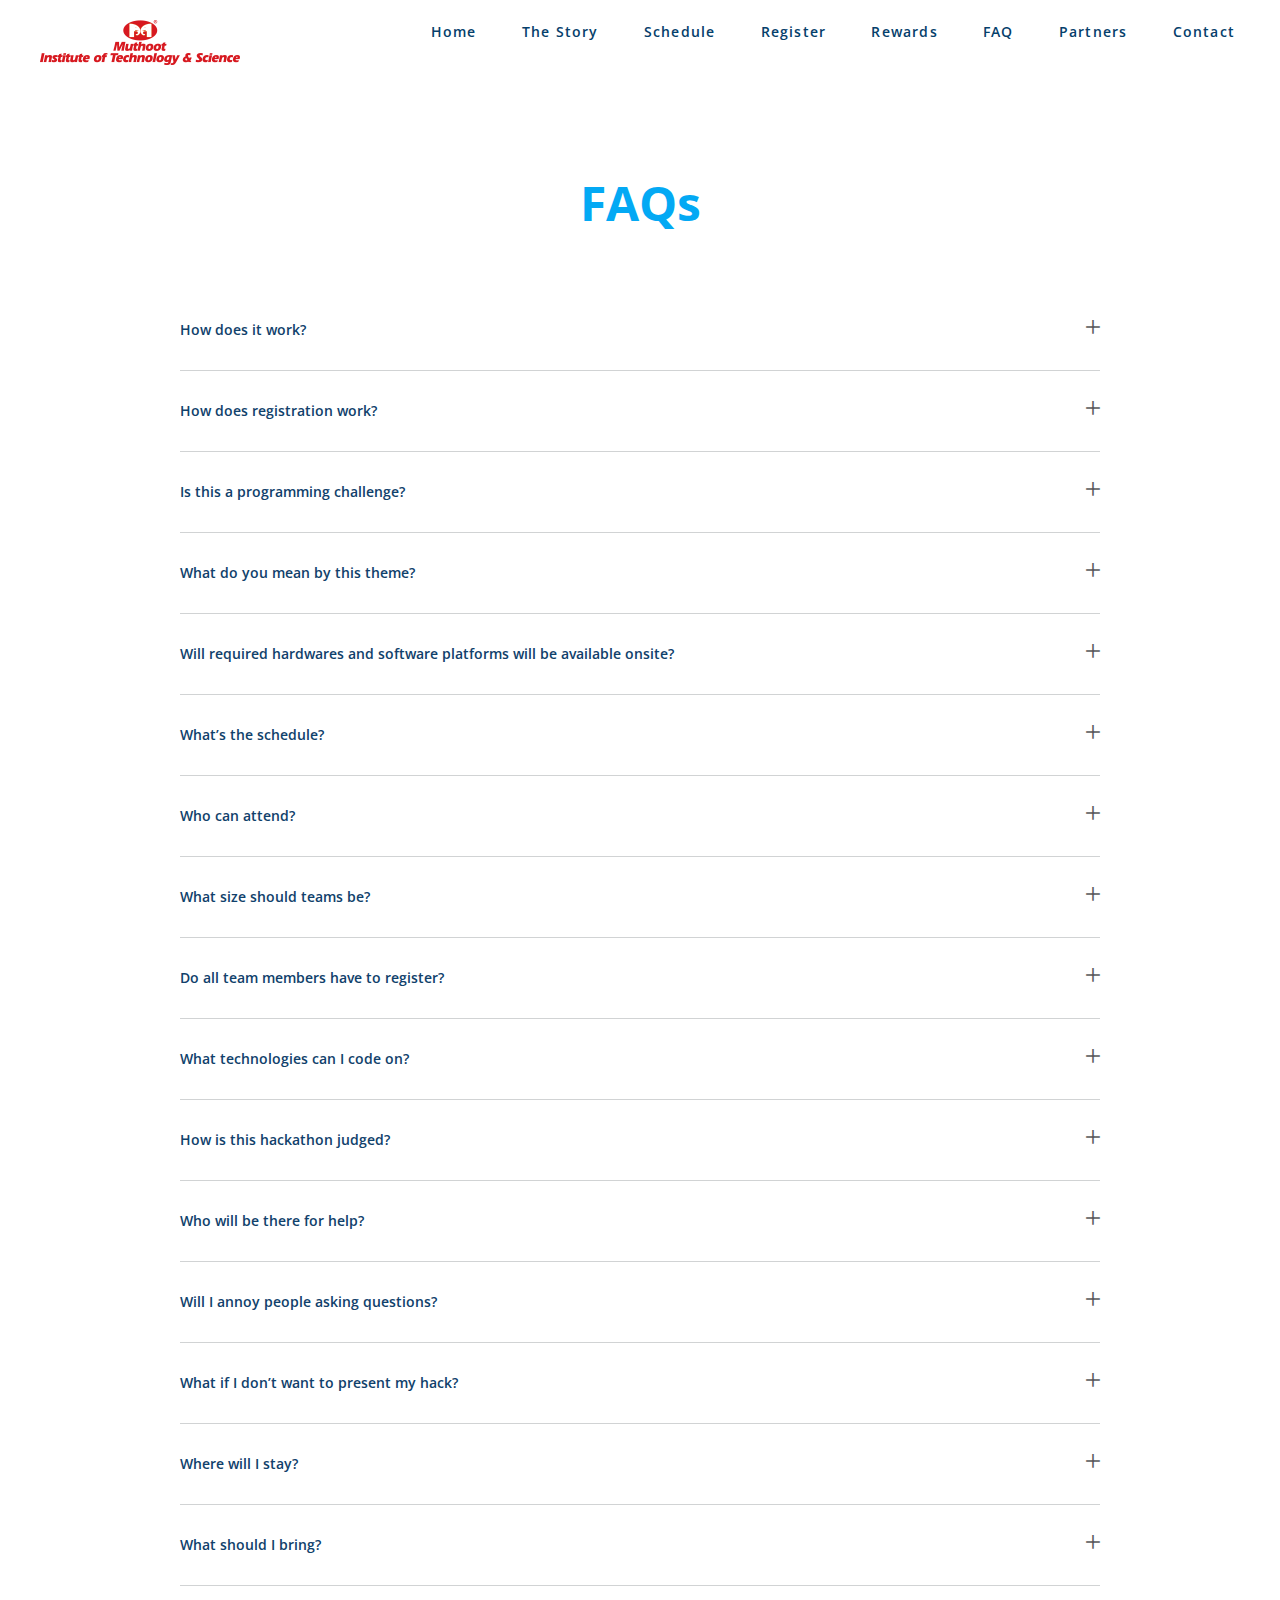
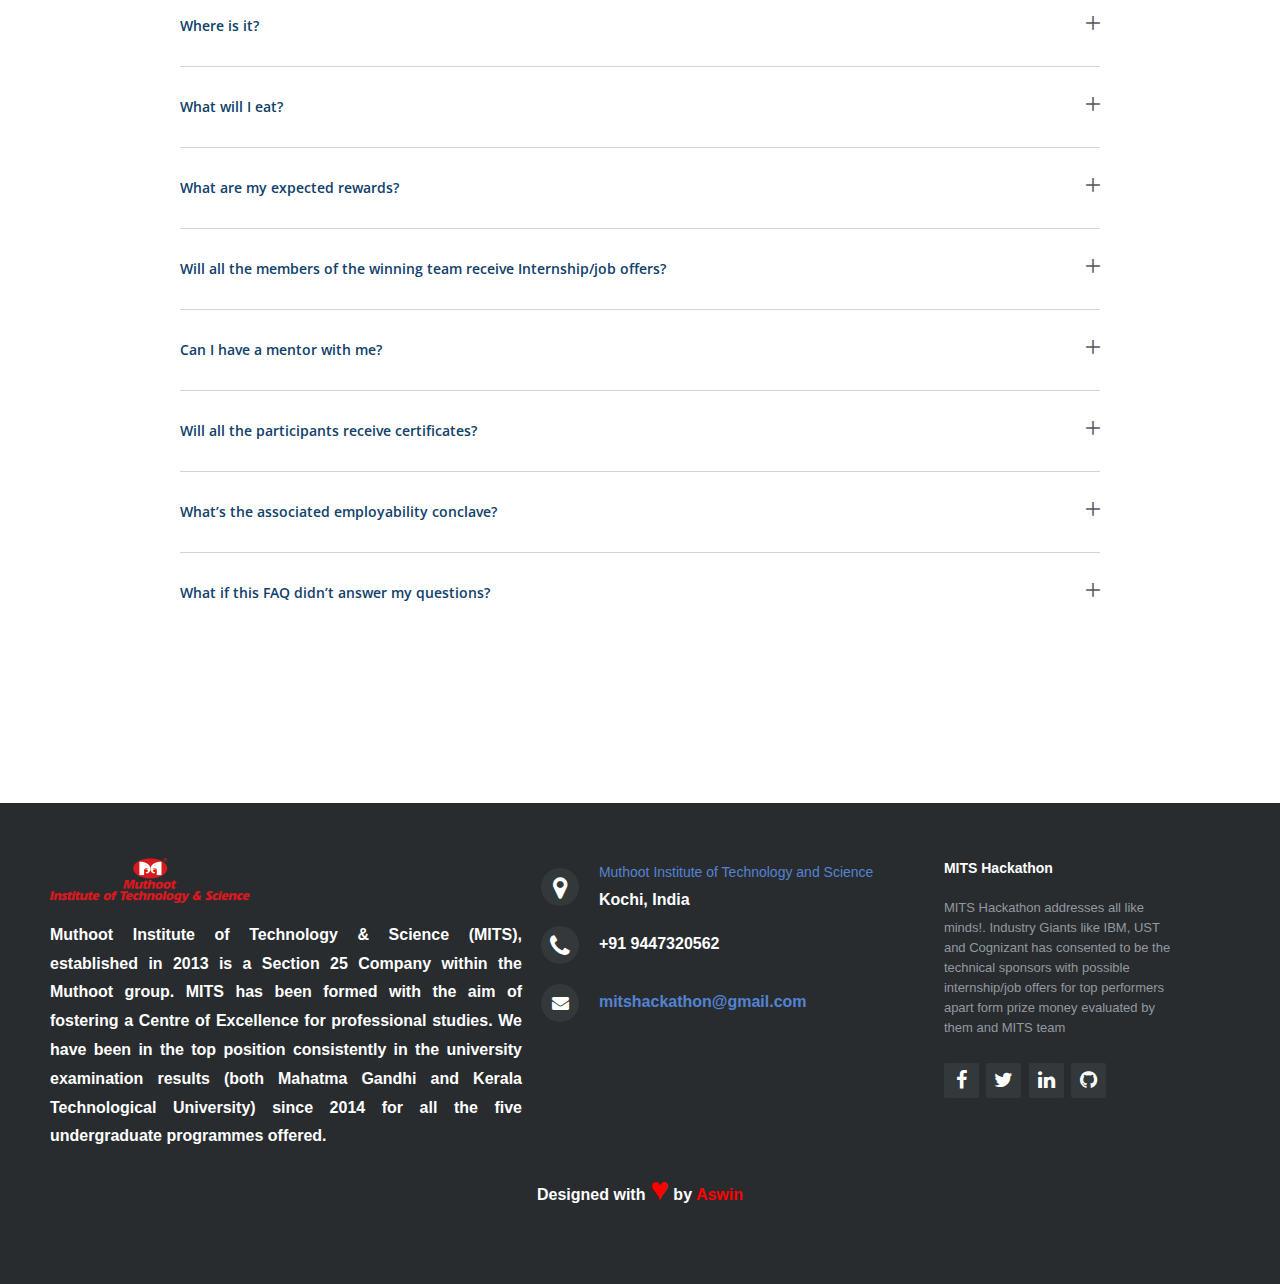
==== faq.html @ f40d78c5 "front_faq" ====
<!DOCTYPE HTML>
<html>
	
<head>
		<title>MITS HACKATHON</title>
		<meta charset="utf-8" />
		<meta name="viewport" content="width=device-width, initial-scale=1" />
		<link rel="shortcut icon" href="favicon.ico" type="image/x-icon">
		<link href="https://fonts.googleapis.com/css?family=Open+Sans:400,600,700,800" rel="stylesheet">
		<link rel="stylesheet" href="css/bootstrap.min.css" />
		<link rel="stylesheet" href="css/icomoon.css" />
		<link rel="stylesheet" href="css/slick.css" />
		<link rel="stylesheet" href="css/custom.css" />
		<link rel="stylesheet" href="css/responsive.css" />
		<!--- new css -->
		<link rel="stylesheet" href="css/footer.css">
		<link rel="stylesheet" href="https://cdnjs.cloudflare.com/ajax/libs/font-awesome/4.7.0/css/font-awesome.min.css"
		
	</head>
	<body id="banner">
  
		<div class="header">
			<div class="container-fluid">
			
				<div class="row">
					<div class="col-xs-3 col-sm-3">
						<a href="http://live.muthnet.com/mits" target="_blank" class="site-logo">MITS HACKATHON</a>
					</div><!-- .col -->
					<div class="col-xs-9 col-sm-9 menu-wrapper">
						<a href="#" id="trigger-overlay" class="hamburger">
							<span></span>
							<span></span>
							<span></span>
							<span></span>
							<span></span>
							<span></span>
					    </a>
						<ul class="main-nav list-inline list-unstyled">
							<li><a href="index.html#about">Home</a></li>
							<li><a href="story.html">The Story</a></li>
							<li><a href="index.html#schedule">Schedule</a></li>
						    <li><a href="https://docs.google.com/forms/d/12H34tUZz7HWKGcUfFgvF447LX0npbGs9qM3pLm3HBgQ/edit">Register</a></li>
							<li><a href="index.html#prizes">Rewards</a></li>
						<!--	<li><a href="terms.html">Terms</a></li> -->
							<li><a href="faq.html">FAQ</a></li>
							<li><a href="index.html#partners">Partners</a></li>
							<li><a href="index.html#contact">Contact</a></li>
						</ul>
					</div><!-- .col -->
				</div><!-- .row -->
			</div><!-- .container-fluid -->
		</div><!-- .header -->
		
	</div><!-- .banner -->
        

  	<div class="padded-section faq" id="faq">
		<div class="container-fluid">
			<h2>FAQs</h2>
			<ul class="accordion-list list-unstyled">
				<li>
					<div class="acc-head">
					How does it work?
						<i class="icon-acc"></i>
					</div>
					<div class="acc-body">
						The grand challenges of the world  will be made available to the registered mail IDs at least 2 days before the competition. Each team can select one or more challenges and start ideation.
						On 16th Friday afternoon they will be presenting their ideas and proposed solutions to an expert panel containing stalwarts from industry and academia. 
						Once they get the green signal from the panel they can start working on the solution through software/hardware implementations.
					</div>
				</li>
				<li>
					<div class="acc-head">
						How does registration work?
						<i class="icon-acc"></i>
					</div>
					<div class="acc-body">
                           Registrations will be closed as soon us we get enough number of teams. 
						   Along with the registration upload your team profile indicating all your previous achievements either as individual or as the team. 
						   If you’re shortlisted, you’ll be notified via registered e-mail id and phone
					</div>
				</li>
				<li>
					<div class="acc-head">
					Is this a programming challenge?

						<i class="icon-acc"></i>
					</div>
					<div class="acc-body">
						MITS Hackathon is not a coding challenge. Rather it is a contest to identify and reward ‘The Real Engineer’. 
						We prefer a well ideated and designed hardware/software solution for some of the grand challenges in the world. 
						Rather than a plug and play solution we prefer solutions obtained after some rigorous programming.
						<br><br>
					</div>
				</li>
				<li>
					<div class="acc-head">
					What do you mean by this theme?

						<i class="icon-acc"></i>
					</div>
					<div class="acc-body">
						 As artificial intelligence, machine learning, robotics, IoT and other disruptive technologies are going to take over our future, we believe that bringing in an element of <b>‘Smartness’</b> through technology to our lives, makes a lot of sense. 
						This smart world is set to be the next important stage in human history. 
						<b>MITS HACKATHON</b> aims at investigating on the essential problems and crucial issues in truly building the smart world that benefits humanity, and simultaneously safeguards the natural environment for sustainable development and evolution.
					</div>
				</li>
					<li>
					<div class="acc-head">
					Will required hardwares and software platforms will be available onsite?

						<i class="icon-acc"></i>
					</div>
					<div class="acc-body">
					We don’t guarantee that all the required softwares/hardwares are available onsite.
					You are requested to bring all the required hardwares and softwares installed.
					</div>
				</li>
				<li>
					<div class="acc-head">
                      What’s the schedule?
						<i class="icon-acc"></i>
					</div>
					<div class="acc-body">
					See above! MITS Hackathon is not an overnight event.
					</div>
				</li>
				
				<li>
					<div class="acc-head">
                     Who can attend?
						<i class="icon-acc"></i>
					</div>
					<div class="acc-body">
                      The contest is open for students currently doing undergraduate engineering (BE/B.Tech) or Post graduate Engineering (ME/M.Tech) or MCA in any of the AICTE approved institutions in India. 
					  The contest is also open for students passed out in 2017.
					</div>
				</li>
				<li>
					<div class="acc-head">
					  What size should teams be?
						<i class="icon-acc"></i>
					</div>
					<div class="acc-body">
				      Teams should be groups of 2-4 people. We encourage you to submit your application after you’ve finalized your team.
					  If you already applied but wish to change your team, just contact us.
					  While we recommend signing up as a team, also feel free to register alone!
					</div>
				</li>
				<li>
					<div class="acc-head">
					Do all team members have to register?

						<i class="icon-acc"></i>
					</div>
					<div class="acc-body">
					One member can register. While registering, you have to provide all the details of your team as per the form.
					Registration fees can either through online or offline.	

					</div>
				</li>
				
				<li>
					<div class="acc-head">
						What technologies can I code on?

						<i class="icon-acc"></i>
					</div>
					<div class="acc-body">
						Anything you’re comfortable with.

					</div>
				</li>
				
				
			<li>
 					<div class="acc-head">
 						How is this hackathon judged?
 
 
 
 
 
 						<i class="icon-acc"></i>
 					</div>
 					<div class="acc-body">
 					You need that to be presenting a working prototype of what you developed. 
 						The evaluation panel will consist of representatives from industry, academia and research. 
 						We expect a comprehensive evaluation of the important 21st century engineering skills. 
 						We also will be doing a quantitative mapping to the 12 Graduate attributes/ POs, consistent with the theme we follow here in MITS- ‘Engineer as a PO’. 
 						The evaluation sheets with specific value points for evaluating 21st century engineering skills,Coding Skills,PO mappings will be used.
 
 
 
 
 					</div>
 				</li>
				
				<li>
					<div class="acc-head">
						Who will be there for help?


						<i class="icon-acc"></i>
					</div>
					<div class="acc-body">
						‘Hackathon buddies’ will be available on the venue for all technical and non-technical help

					</div>
				</li>
				
				
				<li>
					<div class="acc-head">
						Will I annoy people asking questions?



						<i class="icon-acc"></i>
					</div>
					<div class="acc-body">
						No, the environment at these events are designed specifically to encourage everyone to have fun and help each other. 
						If you’re ever stuck on anything, please find a volunteer and he/she will help you. 
						We also encourage participating teams to help each other.


					</div>
				</li>
				
				
				<li>
					<div class="acc-head">
						What if I don’t want to present my hack?




						<i class="icon-acc"></i>
					</div>
					<div class="acc-body">
					You might think your project isn’t impressive or it might not be finished so you don’t want to present it. You should present it anyway! Honestly, hackathons aren’t about being the best or being competitive. It’s all about having fun, making friends and learning how to become better at things you care about. Presenting your hack gives you a chance to be proud of what you’ve done, and you should be proud.



					</div>
				</li>
				
				
				
				
				
				<li>
					<div class="acc-head">
						Where will I stay?





						<i class="icon-acc"></i>
					</div>
					<div class="acc-body">
					Accomodation will be arranged…

					</div>
				</li>
				
					<li>
					<div class="acc-head">
					What should I bring?






						<i class="icon-acc"></i>
					</div>
					<div class="acc-body">
                        Bring a photo ID and a laptop (and charger!) with everything installed . ..Bring necessary hardware too if you are proposing a hardware solution…We'll provide breakfast, lunch, dinner, and free wifi..Don’t forget to bring a thinking head !!!!!!!





					</div>
				</li>
				
				<li>
					<div class="acc-head">
						Where is it?





						<i class="icon-acc"></i>
					</div>
					<div class="acc-body">
				        Registration: Avenue central <br/>
						Coding/Implementation: MITS

					</div>
				</li>
				
				
				<li>
					<div class="acc-head">
						What will I eat?





						<i class="icon-acc"></i>
					</div>
					<div class="acc-body">
					We'll provide food for all meals from Friday's breakfast to Sunday's lunch. We'll provide both veg and non-veg food

					</div>
				</li>
				
				<li>
					<div class="acc-head">
						What are my expected rewards?





						<i class="icon-acc"></i>
					</div>
					<div class="acc-body">
					IBM, UST and Cognizant has confirmed, based on their business demand, Internship opportunities which can lead to job offers​. It ​will be given to 5 to 10 top performers of the Hacakthon, who meet the respective companies criteria . The internship/job offer may not be given to all the members of the winning teams. However a great performer who is not part of a winning team also stand a chance to get internship/job offers. 
<br/> <br/>
Winning team (First, Second and Third) will get the prize money ₹ 50000,₹ 30000, ₹ 20000 ​ sponsored respectively by Murugappa Group, OEN and NeST..

					</div>
				</li>
				
				
				<li>
					<div class="acc-head">
						​Will all the members of the winning team receive Internship/job offers?





						<i class="icon-acc"></i>
					</div>
					<div class="acc-body">
                      IBM, UST and Cognizant has confirmed, based on their business demand, Internship opportunities which can lead to job offers​. It ​will be given to 5 to 10 top performers of the Hacakthon, who meet the respective companies criteria . The internship/job offer may not be given to all the members of the winning teams. However a great performer who is not part of a winning team also stand a chance to get internship/job offers. 
					</div>
				</li>
				
				
				<li>
					<div class="acc-head">
						Can I have a mentor with me?





						<i class="icon-acc"></i>
					</div>
					<div class="acc-body">
					A faculty working in your institution is always welcome.

					</div>
				</li>
				
				
				<li>
					<div class="acc-head">
						​Will all the participants receive​ certificates?





						<i class="icon-acc"></i>
					</div>
					<div class="acc-body">
                      Yes all the participants receive ​Participa​tion ​Certificate.   
					</div>
				</li>
				
				<li>
					<div class="acc-head">
						What’s the associated employability conclave?





						<i class="icon-acc"></i>
					</div>
					<div class="acc-body">
					 At this time when our need for engineering talent is huge, our country is clearly lagging behind in producing quality engineers with necessary employability skills. This can be attributed mostly to the huge gap existing between industry and academia. A simple curricular solution cannot address adequately this profound challenge. Rather, the stake holders from academia, industry and research need to form discursive alliances, based on mutual respect, that will enrich understanding and create the basis for meaningful deliberations. On that  note, Muthoot Institute of Technology and Science is organizing an ‘Employability Conclave’ on 16/03/2018, at Hotel Avenue Central, wherein some of the best minds from industry and academia is coming together under the same roof for sharing some interesting insights on "From Qualification based to Skill Based" - The Half- Life of Knowledge and changing employability scenario”.
                      <br/>
The registration and idea presentation for hackathon will happen after the conclave.

					</div>
				</li>
				
				
				<li>
					<div class="acc-head">
						What if this FAQ didn’t answer my questions?





						<i class="icon-acc"></i>
					</div>
					<div class="acc-body">
				Please email us at mitshackathon@gmail.com if you’re in any way confused or concerned! We’d love to help you out :)

					</div>
				</li>
				
				
				
			</ul>
		</div><!-- .container-fluid -->
	</div><!-- .padded-section  -->




<footer class="footer-distributed" id="contact">

			<div class="footer-left">

			<a href="https://goo.gl/gTCsVg"target="_blank">	<img cla src="images/mits.png"  /> </a>
			<br/><br/>
			<p align="justify" style="color:#fff;"> Muthoot Institute of Technology & Science (MITS), established in 2013 is a Section 25 Company within the Muthoot group. MITS has been formed with the aim of fostering a Centre of Excellence for professional studies. We have been in the top position consistently in the university examination results (both Mahatma Gandhi and Kerala Technological University)
			since 2014 for all the five undergraduate programmes offered. </p>

			<!--	<p class="footer-links">
					<a href="#about">Home</a>
					.
				    <a href="story.html">The Story</a>
					.
				    <a href="#schedule">Schedule</a>
					.
				    <a href="https://goo.gl/forms/bFEtsz4yQntZh65n1" target="_blank">Register</a>
					.
				    <a href="#prizes">Prizes</a>
					.
				    <a href="faq.html">FAQ</a>
					
				</p> -->


			</div>

			<div class="footer-center">

				<div>
					<i class="fa fa-map-marker"></i>
					<p><span><a href="https://goo.gl/gTCsVg" target="_blank">Muthoot Institute of Technology and Science</a></span> Kochi, India</p>
				</div>

				<div>
					<i class="fa fa-phone"></i>
					<p>+91 9447320562</p>
				</div>

				<div>
					<i class="fa fa-envelope"></i>
					<p><a href="mailto:mitshackathon@gmail.com">mitshackathon@gmail.com</a></p>
				</div>
				

			</div>

			<div class="footer-right">

				<p class="footer-company-about">
					<span>MITS Hackathon</span>
					MITS Hackathon addresses all like minds!. Industry Giants like IBM, UST and Cognizant has consented to be the technical sponsors with possible internship/job offers for top performers apart form prize money evaluated by them and MITS team
				</p>

				<div class="footer-icons">

					<a href="https://www.facebook.com/mitshackathon" target="_blank"><i class="fa fa-facebook"></i></a>
					<a href="#"><i class="fa fa-twitter"></i></a>
					<a href="#"><i class="fa fa-linkedin"></i></a>
					<a href="#"><i class="fa fa-github"></i></a>

				</div>

			</div>
                 							<p align= "center" style="color:#fff;" >	Designed with <span style="font-size:200%;color:red;">♥</span> by  <a href="https://www.linkedin.com/in/aswinavofficial/" target="_blank" style="color:red;">Aswin</a>  </p>

		</footer>

		<!-- Scripts -->
			<script src="js/jquery.min.js"></script>
			<script src="js/bootstrap.min.js"></script>
			<script src="js/slick.min.js"></script>
			<script src="js/custom.js"></script>
			<script src="ejs/magnific-popup.min.js"></script>
	 

	</body>

</html>
---- css/icomoon.css ----
@font-face {
  font-family: 'icomoon';
  src:  url('fonts/icomoon49dc.eot?i8bmgb');
  src:  url('fonts/icomoon49dc.eot?i8bmgb#iefix') format('embedded-opentype'),
    url('fonts/icomoon49dc.ttf?i8bmgb') format('truetype'),
    url('fonts/icomoon49dc.woff?i8bmgb') format('woff'),
    url('fonts/icomoon49dc.svg?i8bmgb#icomoon') format('svg');
  font-weight: normal;
  font-style: normal;
}

[class^="icon-"], [class*=" icon-"] {
  /* use !important to prevent issues with browser extensions that change fonts */
  font-family: 'icomoon' !important;
  speak: none;
  font-style: normal;
  font-weight: normal;
  font-variant: normal;
  text-transform: none;
  line-height: 1;

  /* Better Font Rendering =========== */
  -webkit-font-smoothing: antialiased;
  -moz-osx-font-smoothing: grayscale;
}

.icon-envelope:before {
  content: "\e90b";
}
.icon-left:before {
  content: "\e909";
}
.icon-right:before {
  content: "\e90a";
}
.icon-calendar:before {
  content: "\e900";
}
.icon-clock:before {
  content: "\e901";
}
.icon-location:before {
  content: "\e902";
}
.icon-minus:before {
  content: "\e903";
}
.icon-person:before {
  content: "\e904";
}
.icon-phone:before {
  content: "\e905";
}
.icon-plus:before {
  content: "\e906";
}
.icon-quotes:before {
  content: "\e907";
}
.icon-rupee:before {
  content: "\e908";
}
---- css/custom.css ----
@media only screen and (min-device-width : 320px) and (max-device-width : 480px) {
/* Styles */
.shortlisted {
    font-weight: 600;
    font-size: 18px;
    color: #05406B;
    padding: 20px 40px;
    margin: 30px 0 25px 0;
    border-top: 2px solid #B4C9D8;
    border-bottom: 2px solid #B4C9D8;
	text-align:center;
}

.cogcss
{
margin-left:30px;	
}


}




#par {
    font-weight: 600;
    font-size: 18px;
    color: #05406B;
    padding: 20px 40px;
    margin: 30px 0 25px 0;
    border-top: 2px solid #B4C9D8;
    border-bottom: 2px solid #B4C9D8;
	text-align:center;
}

a.theme
{
	color: #03A9F4; 
}

a.date, a.mut, a.regt
{
	color:#fff !important;
}

@font-face {
    font-family: 'noven';
    src: url('fonts/novecentowide-medium-webfont.eot');
    src: url('fonts/novecentowide-medium-webfontd41d.eot?#iefix') format('embedded-opentype'), url('fonts/novecentowide-medium-webfont.woff2') format('woff2'), url('fonts/novecentowide-medium-webfont.woff') format('woff'), url('fonts/novecentowide-medium-webfont.ttf') format('truetype'), url('fonts/novecentowide-medium-webfont.svg#novecento_widemedium') format('svg');
    font-weight: normal;
    font-style: normal;
}

body {
    font-family: 'Open Sans', sans-serif;
}

a {
    -webkit-transition: all 0.3s ease;
    transition: all 0.3s ease;
  /*  color: inherit; */
	color: #03A9F4; 
}

a:hover, a:visited, a:active, a:focus {
    color: inherit ;
    text-decoration: none;
    outline: none;
}

img {
    max-width: 100%;
}

.container-fluid {
    max-width: 1230px;
}

h2 {
    font-size: 48px;
    text-align: center;
    font-weight: bold;
    margin-bottom: 60px;
    margin-top: 0;
    /*color: #42BA78;  */
	 color : #03A9F4; 

}

h2.light {
    color: #fff;
}

p {
    font-size: 16px;
    line-height: 1.8;
}

.full-width {
    width: 100%;
}


/******************* Banner *****************/

.banner {
    background: url('../images/mitsbg.jpg') no-repeat center;
    background-size: cover;
    padding-bottom: 174px;
}

.header {
    padding: 20px 0;
    background-color: #fff;
    -webkit-transition: all 0.3s ease;
    transition: all 0.3s ease;
}

.header a {
    color: #05406B;
    font-weight: 600;
}

.site-logo {
    display: inline-block;
    text-indent: -9999999px;
	background: url('../images/mits.png') no-repeat center;	    
	background-size: cover;
	width: 200px;
	height: 45px;
	image-rendering: -webkit-optimize-contrast;
    image-rendering: -moz-crisp-edges;
    image-rendering: -o-crisp-edges;
    image-rendering: crisp-edges;
}

.main-nav {
    padding-top: 2px;
    margin-bottom: 0;
    text-align: right;
    letter-spacing: 1.2px;
}

.sticky .banner {
    padding-top: 63px;
}

.sticky .header {
    width: 100%;
    right: 0;
    margin-left: auto;
    margin-right: auto;
    position: fixed;
    top: 0;
    left: 0;
    padding: 10px 0;
    z-index: 1;
    background-color: #fff;
}

.main-nav li {
    margin-right: 30px;
}

.main-nav li:last-child {
    margin-right: 0;
}

.banner-text h1 {
    max-width: 900px;
    text-align: center;
    font-weight: bold;
  /*  margin: 194px auto 52px auto; */
   margin: 80px auto 52px auto;
    color: #fff;
    font-size: 42px;
    line-height: 1.3;
}

.reg 
{
	text-align: center;
    font-weight: bold;
    background: transparent !important;
    border: 3px solid #313131; 
	box-sizing: border-box;
  line-height: 4.8rem;
/*  border-color: #FFFFFF; */
  	border-color : #03A9F4;
  color: #FFFFFF;
  font-size:25pt;
 /* border-width: thin;  */
  width:200px;
   margin-top:50px; 
  margin-left: 500px;   
}

.reg1 
{
	text-align: center;
    font-weight: bold;
    background: transparent !important;
    border: 3px solid #313131; 
	box-sizing: border-box;
  line-height: 4.8rem;
/*  border-color: #FFFFFF; */
  	border-color : #03A9F4;
  color: #FFFFFF;
  font-size:25pt;
 /* border-width: thin;  */
  width:200px;
   margin-top:20px; 
   
}

.boxr
{
  box-sizing: border-box;
  margin-top:50px;  
	
}





.banner-text h1 span {
    font-size: 54px;
}

.location-list {
    text-align: center;
}

.location-list li {
    font-size: 18px;
    font-weight: bold;
    color: #fff;
    /*text-transform: uppercase;*/
    margin-right: 10px;
}

.location-list li:last-child {
    margin-right: 0;
}

.location-list i {
    font-size: 30px;
    margin-right: 6px;
  /*  color: #42BA78; */
	color: #03A9F4;
    display: inline-block;
    vertical-align: middle;
}


/******************* Banner *****************/

.padded-section {
    padding-top: 92px;
    padding-bottom: 80px;
}

.about {
 
  background-color: #fff;

    background-size: cover;
    image-rendering: -webkit-optimize-contrast;
    image-rendering: -moz-crisp-edges;
    image-rendering: -o-crisp-edges;
    image-rendering: crisp-edges;
}
.about h2 {
	margin-bottom: 30px;
}
.mitshackathon {
    display: block;
    margin-top: 50px;
    margin-bottom: 40px;
}

.mitshackathon img {
    margin: 0 auto;
    display: block;
	width : 200px;
	height : 45px;
}

.mitshackathon:hover {
    opacity: 0.89;
}

.about h3 {
    font-size: 30px;
    font-weight: 600;
    text-align: center;
    margin-top: 50px;
    margin-bottom: 30px;
  /*  color: #42BA78; */
	color: #03A9F4;
}

.about p {
    max-width: 930px;
    margin: 0 auto 15px auto;
    text-align: justify;
    line-height: 2.2;
    font-weight: 600;
    color: #10416B;
}


/******************* Schedule *****************/

.schedule {
    background-color: #05406B;
}

.schedule .container-fluid {
    max-width: 1080px;
}

.schedule h3 {
    font-size: 30px;
  /*  color: #42BA78; */
	color: #03A9F4;
    font-weight: bold;
}

.event-list {
    position: relative;
    margin-top: 56px;
}

.event-list li {
    position: relative;
    color: #fff;
    font-size: 18px;
    font-weight: 600;
    padding-bottom: 30px;
    padding-left: 40px;
}

.event-list li:last-child {
    padding-bottom: 0;
}

.event-list li:before {
    content: '';
    width: 8px;
    height: 8px;
    border-radius: 50%;
 /*   background-color: #42BA78; */
	background-color: #03A9F4;
    position: absolute;
    left: -4px;
    top: 10px;
}

.event-list:before {
    content: '';
    position: absolute;
    left: 0;
    top: 14px;
    width: 1px;
    height: calc( 100% - 25px);
    background-color: #42BA78;
}

.event-list li span {
    display: inline-block;
    width: 40%;
    /*padding-right: 35px;*/
}


/******************* FAQ *****************/

.faq .container-fluid {
    max-width: 950px;
}

.accordion-list {}

.accordion-list li {
    display: block;
    border-bottom: 1px solid #D1D3D4;
    padding: 30px 0;
}

.accordion-list li:last-child {
    border: none;
}

.accordion-list li .acc-head {
    position: relative;
    font-size: 14px;
    color: #10416B;
    font-weight: 600;
    padding: 0 140px 0 0;
    cursor: pointer;
}

.accordion-list li .acc-head .icon-acc {
    position: absolute;
    right: 0;
    font-size: 14px;
    color: #58595B;
    -webkit-transition: all 0.3s ease;
    transition: all 0.3s ease;
}

.accordion-list li .acc-head .icon-acc:before {
    content: "\e906";
}

.accordion-list li.active .acc-head .icon-acc:before {
    content: "\e903";
}

.accordion-list li .acc-body {
    color: #6D6E71;
    font-size: 14px;
    padding-right: 140px;
    padding-top: 0;
    max-height: 0px;
    overflow: hidden;
    -webkit-transition: all 0.3s ease;
    transition: all 0.3s ease;
}

.accordion-list li.active .acc-body {
    max-height: 500px;
    padding-top: 30px;
}


/******************* Register *****************/
.registerhafter {
    display: none;
    padding-top: 80px;
    padding-bottom: 40px;
    background: url('../images/register.jpg') no-repeat center;
    background-size: cover;
    text-align: center;
}
    .registerhafter .container-fluid {
        max-width: 900px;
        color: #fff;
    }
     
   
    
    .registerhafter h2 {
        margin-top: 0;
        font-size: 25px;
        color: #fff;
    }

        .registerhafter h2 i {
            color: #42BA78;
            margin-right: 15px;
            display: inline-block;
            vertical-align: sub;
            font-size: 46px;
        }

        .registerhafter h2 span {
            font-size: 32px;
            margin-left: 5px;
        }

    .registerhafter h3 {
        color: #fff;
        font-size: 18px;
        padding: 40px 0 30px 0;
        margin: 0;
        font-weight: 600;
    }

.btn-registerhafter {
    color: #fff;
    font-size: 16px;
    font-weight: bold;
    padding: 6px 30px;
    border-radius: 12px;
    background-color: #42BA78;
}

    .btn-registerhafter:hover {
        color: #fff;
        opacity: 0.8;
    }



.register {
    display:block;
    padding-top: 80px;
    padding-bottom: 40px;
    background: url('../images/register.jpg') no-repeat center;
    background-size: cover;
    text-align: center;
}


.register .container-fluid {
    max-width: 900px;
    color: #fff;
}

.register h2 {
    margin-top: 0;
    font-size: 25px;
    color: #fff;
}

.register h2 i {
    color: #42BA78;
    margin-right: 15px;
    display: inline-block;
    vertical-align: sub;
    font-size: 46px;
}

.register h2 span {
    font-size: 32px;
    margin-left: 5px;
}

.register h3 {
    color: #fff;
    font-size: 18px;
    padding: 40px 0 30px 0;
    margin: 0;
    font-weight: 600;
}

.btn-register {
    color: #fff;
    font-size: 16px;
    font-weight: bold;
    padding: 6px 30px;
    border-radius: 12px;
  /*  background-color: #42BA78;  */
	background-color: #03A9F4;
}

.btn-register:hover {
    color: #fff;
    opacity: 0.8;
}


/*.register p {
	
}*/


/******************* Prizes *****************/

.prizes {
    text-align: center;
}

.prizes .container-fluid {
    max-width: 980px;
}

.prize-pool {
    background-color: #42BA78;
    padding: 80px 70px 70px 70px;
}

.prize-pool h3 {
    font-weight: 600;
    font-size: 28px;
    position: relative;
    background-color: #42BA78;
    padding: 0 75px;
    display: inline-block;
    color: #fff;
}

.prize-pool h3:before {
    content: '';
    height: 1px;
    display: block;
    width: 56px;
    left: 0;
    top: 50%;
    position: absolute;
    background-color: #10416B;
}

.prize-pool h3:after {
    content: '';
    height: 1px;
    display: block;
    width: 56px;
    right: 0;
    top: 50%;
    position: absolute;
    background-color: #10416B;
}

.prize-money {
    margin-top: 40px;
    margin-bottom: 20px;
    image-rendering: -webkit-optimize-contrast;
    image-rendering: -moz-crisp-edges;
    /* Firefox        */
    image-rendering: -o-crisp-edges;
    image-rendering: crisp-edges;
}

.prize-pool h4 {
    font-size: 92px;
    font-weight: 600;
    color: #fff;
}

.prize-pool h4 i {
    font-size: 70px
}

.shortlisted {
    font-weight: 600;
    font-size: 18px;
    color: #05406B;
    padding: 20px 40px;
    margin: 30px 0 25px 0;
    border-top: 2px solid #B4C9D8;
    border-bottom: 2px solid #B4C9D8;
	text-align:justify;
}


.runner-ups {
    color: #6D6E71;
    font-size: 16px;
}


/******************* Rules *****************/

.rules {
    background-color: #05406B;
	background-color : #e94b4c;
}

.rules .container-fluid {
    max-width: 1000px;
}

.rule-list {
    columns: 2;
    -webkit-columns: 2;
    -moz-columns: 2;
    -webkit-column-gap: 70px;
    column-gap: 70px;
    color: #fff;
    font-size: 16px;
}

.rule-list li {
    margin-bottom: 25px;
    padding-left: 22px;
    position: relative;
    line-height: 1.8;
}

.rule-list li:before {
    content: '';
    width: 8px;
    height: 8px;
    border-radius: 50%;
    background-color: #42BA78;
    position: absolute;
    left: 0;
    top: 7px;
}


/******************* Partners *****************/

.partners h2 {
    margin-bottom: 20px;
}

.partner-list {
    text-align: center;
    padding-top: 20px;
}

.partner-list li {
    margin-right: 70px;
    
}

.partner-list li h3 {
    font-size: 24px;
    margin-top: 0;
    font-weight: bold;
    color: #42BA78;
    margin-bottom: 25px;
}

.partner-list li:last-child {
    margin-right: 0;
}

.partner-list li:first-child {
    margin-bottom: 50px;
    margin-right: 0;
}

.testimonial {
    padding: 40px 0 30px 0;
    background-color: #42BA78;
    text-align: center;
}

.testimonial .container-fluid {
    position: relative;
    max-width: 1050px;
}

.testimonial-list {
    margin: 0 50px;
}

.testimonial-image {
    width: 80px;
    height: 80px;
    margin: 0 auto 10px auto;
    border-radius: 50%;
    overflow: hidden;
}

.testimonial-list i {
    font-size: 44px;
    color: #fff;
}

.testimonial-quote {
    font-size: 16px;
    color: #fff;
    padding: 40px 0 30px 0;
    max-width: 850px;
    margin: 0 auto;
}

.testimonial-author {
    color: #05406B;
    max-width: 850px;
    margin: 0 auto;
    font-size: 16px;
    font-weight: 600;
}

.prev, .next {
    position: absolute;
    top: 50%;
    -webkit-transform: translateY(-50%);
    transform: translateY(-50%);
    font-size: 26px;
    color: #fff;
    cursor: pointer;
}

.prev {
    left: 30px;
}

.next {
    right: 30px;
}


/******************* Contact *****************/

.contact {
    text-align: center;
}

.contact-list {
    padding: 30px 50px;
	border: 2px solid #03A9F4;
    display: inline-block;
}

.contact-list li {
    color: #05406B; 
   /*	color: #03A9F4; */
    font-size: 28px;
    font-weight: 600;
    padding: 0 40px;
   /* border-right: 2px solid #B4C9D8; */
	border-right: 2px solid #03A9F4;
    line-height: 1;
}
.contact-list li a {
	
	color: #05406B;
	/*color: #03A9F4 */
}
.contact-list li a:hover {
	opacity: 0.8;
}
.contact-list li:last-child {
    border: none;
}

.contact-list li i {
    font-size: 22px;
    color: #03A9F4;
    margin-right: 10px;
    display: inline-block;
    vertical-align: baseline;
}

.footer {
    margin-top: 120px;
}

.footer-logo {
    font-size: 22px;
    color: #05406B;
    font-weight: bold;
    font-family: 'noven';
}

.credits-list {
    /*margin-bottom: 45px;*/
}

.credits-list li {
    margin-right: 40px;
    font-size: 16px;
    color: #6D6E71;
}

.credits-list li:last-child {
    margin-right: 0;
}

.powered {
    image-rendering: -webkit-optimize-contrast;
    image-rendering: -moz-crisp-edges;
    image-rendering: -o-crisp-edges;
    image-rendering: crisp-edges;
    max-width: 200px;
    display: inline-block;
    vertical-align: baseline;
    margin: 0;
}

.footer-logo {
	text-indent: -99999px;
	display: inline-block;
	width: 300px;
	height: 65px;
	background: url('../images/mits.png') no-repeat center;
	background-size: cover;
	image-rendering: -webkit-optimize-contrast;
    image-rendering: -moz-crisp-edges;
    image-rendering: -o-crisp-edges;
    image-rendering: crisp-edges;
}

.bg-4 { 
    background-color: #2f2f2f;
    color: #ffffff;
}

/******************* Hamburger *****************/

.sticky .hamburger {
    top: 2px;
}

.hamburger {
    position: absolute;
    top: 10px;
    right: 15px;
    display: none;
    width: 26px;
    height: 21px;
    cursor: pointer;
    -webkit-transition: all 0.3s ease;
    transition: all 0.3s ease;
}

.hamburger span {
    position: absolute;
    display: block;
    width: 50%;
    height: 3px;
    background: #05406B;
    opacity: 1;
    -webkit-transition: all .25s cubic-bezier(0.22, 0.61, 0.36, 1);
    transition: all .25s cubic-bezier(0.22, 0.61, 0.36, 1);
    -webkit-transform: rotate(0deg);
    transform: rotate(0deg);
}

.hamburger.menu-close span, .home .hamburger span, .contact .hamburger span {
    background: #05406B;
}

.hamburger span:nth-child(even) {
    left: 50%;
}

.hamburger span:nth-child(odd) {
    left: 0px;
}

.hamburger span:nth-child(1), .hamburger span:nth-child(2) {
    top: 0px;
}

.hamburger span:nth-child(3), .hamburger span:nth-child(4) {
    top: 9px;
}

.hamburger span:nth-child(5), .hamburger span:nth-child(6) {
    top: 18px;
}

.hamburger.menu-close span:nth-child(1), .hamburger.menu-close span:nth-child(6) {
    -webkit-transform: rotate(45deg);
    transform: rotate(45deg);
}

.hamburger.menu-close span:nth-child(2), .hamburger.menu-close span:nth-child(5) {
    -webkit-transform: rotate(-45deg);
    transform: rotate(-45deg);
}

.hamburger.menu-close span:nth-child(1) {
    top: 6px;
    left: 3px;
}

.hamburger.menu-close span:nth-child(2) {
    top: 6px;
    left: calc(50% - 3px);
}

.hamburger.menu-close span:nth-child(3) {
    /*left: -50%;*/
    opacity: 0;
}

.hamburger.menu-close span:nth-child(4) {
    /*left: 100%;*/
    opacity: 0;
}

.hamburger.menu-close span:nth-child(5) {
    top: 14px;
    left: 3px;
}

.hamburger.menu-close span:nth-child(6) {
    top: 14px;
    left: calc(50% - 3px);
}


.t1
{
	color: white;
	
	
}
---- css/responsive.css ----
/* Large Devices, Wide Screens */

@media only screen and (max-width: 1200px) {}


/* Large Devices, Wide Screens */

@media only screen and (max-width: 1024px) {
    .partner-list li {
        margin-bottom: 70px;
        text-align: center;
        margin-right: 0;
        width: 100%;
    }
    .partner-list li:first-child {
        margin-bottom: 70px
    }
    .hamburger {
        display: block;
    }
    .main-nav {
        display: none;
    }
    .menu-open .header {
        display: block;
        position: fixed;
        top: 0;
        left: 0;
        height: 100%;
        width: 100%;
        background-color: #fff;
        z-index: 1;
        overflow: auto;
    }
    .menu-open .main-nav {
        margin-top: 60px;
        display: block;
    }
    .menu-open .main-nav li {
        display: block;
        margin-bottom: 20px;
        margin-right: 0;
        font-size: 24px;
    }
    .menu-open .site-logo {
        color: #05406B;
    }
    .menu-open .main-nav li a {
        color: #05406B;
    }
    .menu-open .hamburger span {
        background-color: #000;
    }
    .schedule .container-fluid, .faq .container-fluid, .register .container-fluid, .prizes .container-fluid, .rules .container-fluid {
        max-width: 900px;
    }
    .contact-list {
    	padding: 30px;
    }
}


/* Medium Devices, Desktops */

@media only screen and (max-width: 992px) {
    .schedule .container-fluid, .faq .container-fluid, .register .container-fluid, .prizes .container-fluid, .rules .container-fluid {
        max-width: 768px;
    }

}


/* Small Devices, Tablets */

@media only screen and (max-width: 768px) {
    .schedule .container-fluid, .faq .container-fluid, .register .container-fluid, .prizes .container-fluid, .rules .container-fluid {
        max-width: 600px;
    }
    h2 {
        font-size: 40px;
        margin-bottom: 40px;
    }
    p {
        font-size: 14px;
    }
    .header {
        padding-top: 40px;
    }
    .padded-section {
        padding-top: 70px;
        padding-bottom: 60px;
    }
    .register {
        padding-top: 50px;
    }
    .banner-text h1 {
        margin-top: 124px;
        font-size: 36px;
    }
    .banner-text h1 span {
        font-size: 48px;
    }
    .banner {
        padding-bottom: 124px;
    }
    .prize-pool h3 {
        font-size: 24px;
    }
    .prize-pool h4 i {
        font-size: 54px;
    }
    .prize-pool h4 {
        font-size: 70px;
    }
    .accordion-list li {
        padding: 15px 0;
    }
    .accordion-list li.active .acc-body {
        padding-top: 15px;
    }
    .accordion-list li .acc-body {
        padding-right: 20px;
    }
    .schedule h3 {
        font-size: 24px;
    }
    .partner-list li img {
        max-width: 300px;
    }
    .contact-list li {
    	width: 100%;
    	margin-bottom: 30px;
    	border: none;
    }
    .contact-list li:last-child {
		margin-bottom: 0;
    }
}

@media only screen and (max-width: 600px) {
    .rule-list {
        columns: 1;
        -webkit-columns: 1;
        -moz-columns: 1;
    }
    .contact-list {
        padding: 30px;
    }
    .prize-pool {
        padding: 30px;
    }
    .contact-list li {
        font-size: 20px;
    }
    .banner-text h1 {
        font-size: 24px;
        margin-top: 80px;
    }
    .banner-text h1 span {
        font-size: 30px;
    }
    .location-list li {
        font-size: 16px;
    }
    .location-list li i {
        font-size: 26px;
    }
    .banner {
        padding-bottom: 80px;
    }
    .footer {
        margin-top: 80px;
    }
    .credits-list li {
        margin-bottom: 30px;
        display: block;
        margin-right: 0;
    }
    .credits-list {
        margin-bottom: 30px;
    }
}


/* Extra Small Devices, Phones */

@media only screen and (max-width: 480px) {
    h2 {
        font-size: 34px;
    }
    .prize-pool h3 {
        font-size: 18px;
    }
    .prize-pool h4 {
        font-size: 50px;
    }
    .prize-pool h4 i {
        font-size: 40px;
    }
    .contact-list {
        padding: 20px 15px;
    }
    .contact-list li {
    	padding: 0;
    }
}

@media only screen and (max-width: 460px) {
    .contact-list {
        padding: 30px;
    }
    .contact-list li {
        display: block;
        margin-bottom: 30px;
        border-right: none;
    }
    .contact-list li:first-child {
		margin-bottom: 30px;
    }
    .contact-list li:last-child {
        margin-bottom: 0;
    }
}

@media only screen and (max-width: 420px) {
    .event-list li span {
        width: 100%;
        padding-bottom: 7px;
    }
    .event-list {
        margin-top: 30px;
    }
    .event-list:before {
        height: calc( 100% - 55px);
    }
    .day1 {
        margin-bottom: 50px;
    }
}


/* Custom, iPhone Retina */

@media only screen and (max-width: 320px) {
	.contact-list {
		padding: 25px;
	}
}
---- css/footer.css ----
.footer-distributed{
	background-color: #292c2f;
	box-shadow: 0 1px 1px 0 rgba(0, 0, 0, 0.12);
	box-sizing: border-box;
	width: 100%;
	text-align: left;
	font: bold 16px sans-serif;

	padding: 55px 50px;
	margin-top: 80px;
}

.footer-distributed .footer-left,
.footer-distributed .footer-center,
.footer-distributed .footer-right{
	display: inline-block;
	vertical-align: top;
}

/* Footer left */

.footer-distributed .footer-left{
	width: 40%;
}

/* The company logo */

.footer-distributed h3{
	color:  #ffffff;
	font: normal 36px 'Cookie', cursive;
	margin: 0;
}

.footer-distributed h3 span{
	color:  #5383d3;
}

/* Footer links */

.footer-distributed .footer-links{
	color:  #ffffff;
	margin: 20px 0 12px;
	padding: 0;
}

.footer-distributed .footer-links a{
	display:inline-block;
	line-height: 1.8;
	text-decoration: none;
	color:  inherit;
}

.footer-distributed .footer-company-name{
	color:  #8f9296;
	font-size: 14px;
	font-weight: normal;
	margin: 0;
}

/* Footer Center */

.footer-distributed .footer-center{
	width: 35%;
}

.footer-distributed .footer-center i{
	background-color:  #33383b;
	color: #ffffff;
	font-size: 25px;
	width: 38px;
	height: 38px;
	border-radius: 50%;
	text-align: center;
	line-height: 42px;
	margin: 10px 15px;
	vertical-align: middle;
}

.footer-distributed .footer-center i.fa-envelope{
	font-size: 17px;
	line-height: 38px;
}

.footer-distributed .footer-center p{
	display: inline-block;
	color: #ffffff;
	vertical-align: middle;
	margin:0;
}

.footer-distributed .footer-center p span{
	display:block;
	font-weight: normal;
	font-size:14px;
	line-height:2;
}

.footer-distributed .footer-center p a{
	color:  #5383d3;
	text-decoration: none;;
}


/* Footer Right */

.footer-distributed .footer-right{
	width: 20%;
}

.footer-distributed .footer-company-about{
	line-height: 20px;
	color:  #92999f;
	font-size: 13px;
	font-weight: normal;
	margin: 0;
}

.footer-distributed .footer-company-about span{
	display: block;
	color:  #ffffff;
	font-size: 14px;
	font-weight: bold;
	margin-bottom: 20px;
}

.footer-distributed .footer-icons{
	margin-top: 25px;
}

.footer-distributed .footer-icons a{
	display: inline-block;
	width: 35px;
	height: 35px;
	cursor: pointer;
	background-color:  #33383b;
	border-radius: 2px;

	font-size: 20px;
	color: #ffffff;
	text-align: center;
	line-height: 35px;

	margin-right: 3px;
	margin-bottom: 5px;
}

/* If you don't want the footer to be responsive, remove these media queries */

@media (max-width: 880px) {

	.footer-distributed{
		font: bold 14px sans-serif;
	}

	.footer-distributed .footer-left,
	.footer-distributed .footer-center,
	.footer-distributed .footer-right{
		display: block;
		width: 100%;
		margin-bottom: 40px;
		text-align: center;
	}

	.footer-distributed .footer-center i{
		margin-left: 0;
	}

}
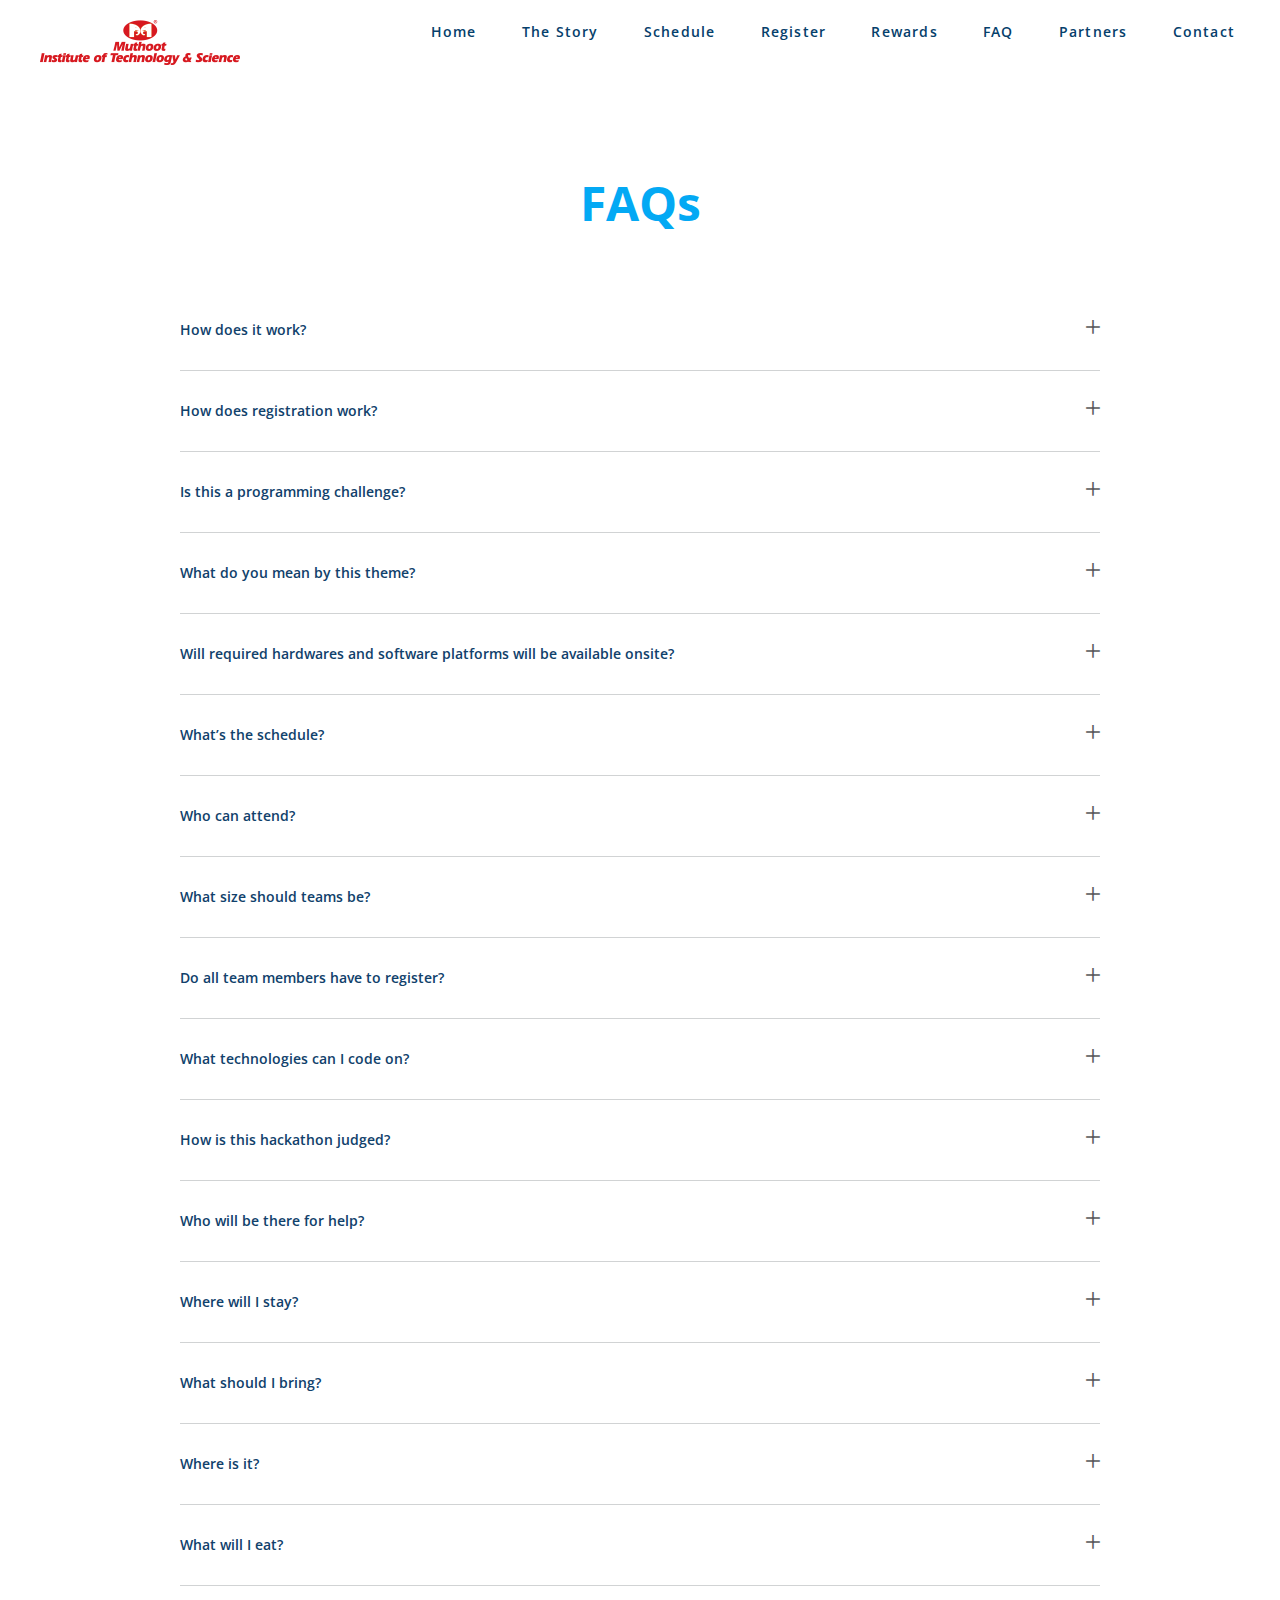
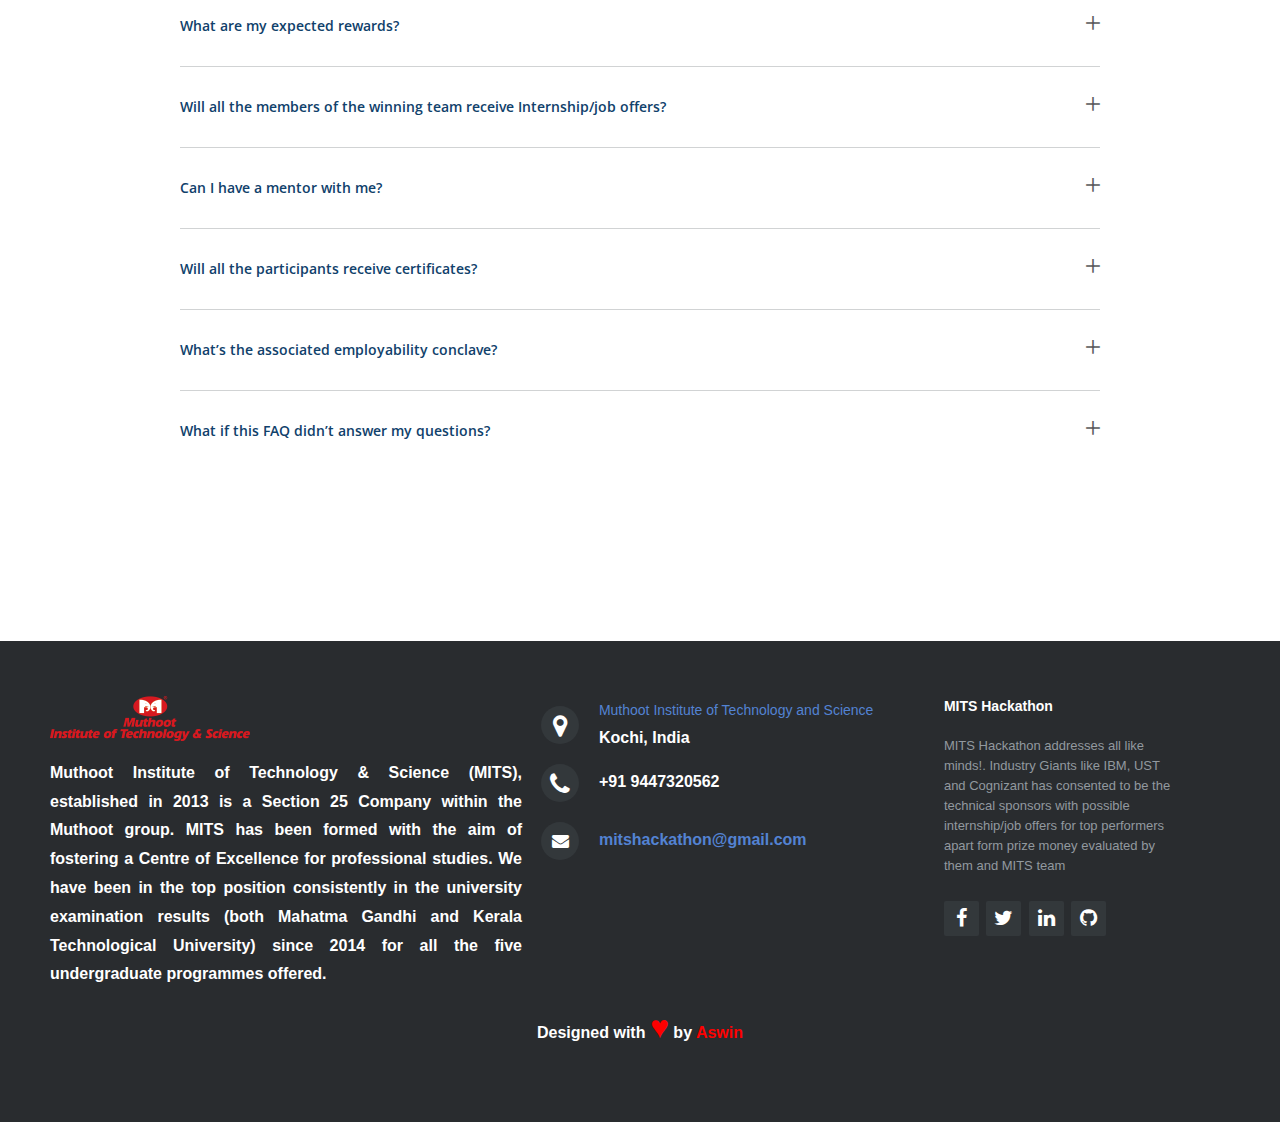
==== commit 544d7155: "faq editted" ====
--- a/faq.html
+++ b/faq.html
@@ -209,7 +209,7 @@
 					</div>
 				</li>
 				
-				
+				<!--
 				<li>
 					<div class="acc-head">
 						Will I annoy people asking questions?
@@ -225,9 +225,9 @@
 
 
 					</div>
-				</li>
-				
-				
+				</li>  -->
+				
+				<!--
 				<li>
 					<div class="acc-head">
 						What if I don’t want to present my hack?
@@ -243,7 +243,7 @@
 
 
 					</div>
-				</li>
+				</li>   -->
 				
 				
 				
--- a/css/custom.css
+++ b/css/custom.css
@@ -213,6 +213,25 @@
    
 }
 
+
+.reg2
+{
+	text-align: center;
+    font-weight: bold;
+    background: transparent !important;
+    border: 3px solid #313131; 
+	box-sizing: border-box;
+  line-height: 4.8rem;
+/*  border-color: #FFFFFF; */
+  	border-color : #03A9F4;
+  color: #FFFFFF;
+  font-size:25pt;
+ /* border-width: thin;  */
+  width:200px;
+   margin:auto; 
+   
+}
+
 .boxr
 {
   box-sizing: border-box;
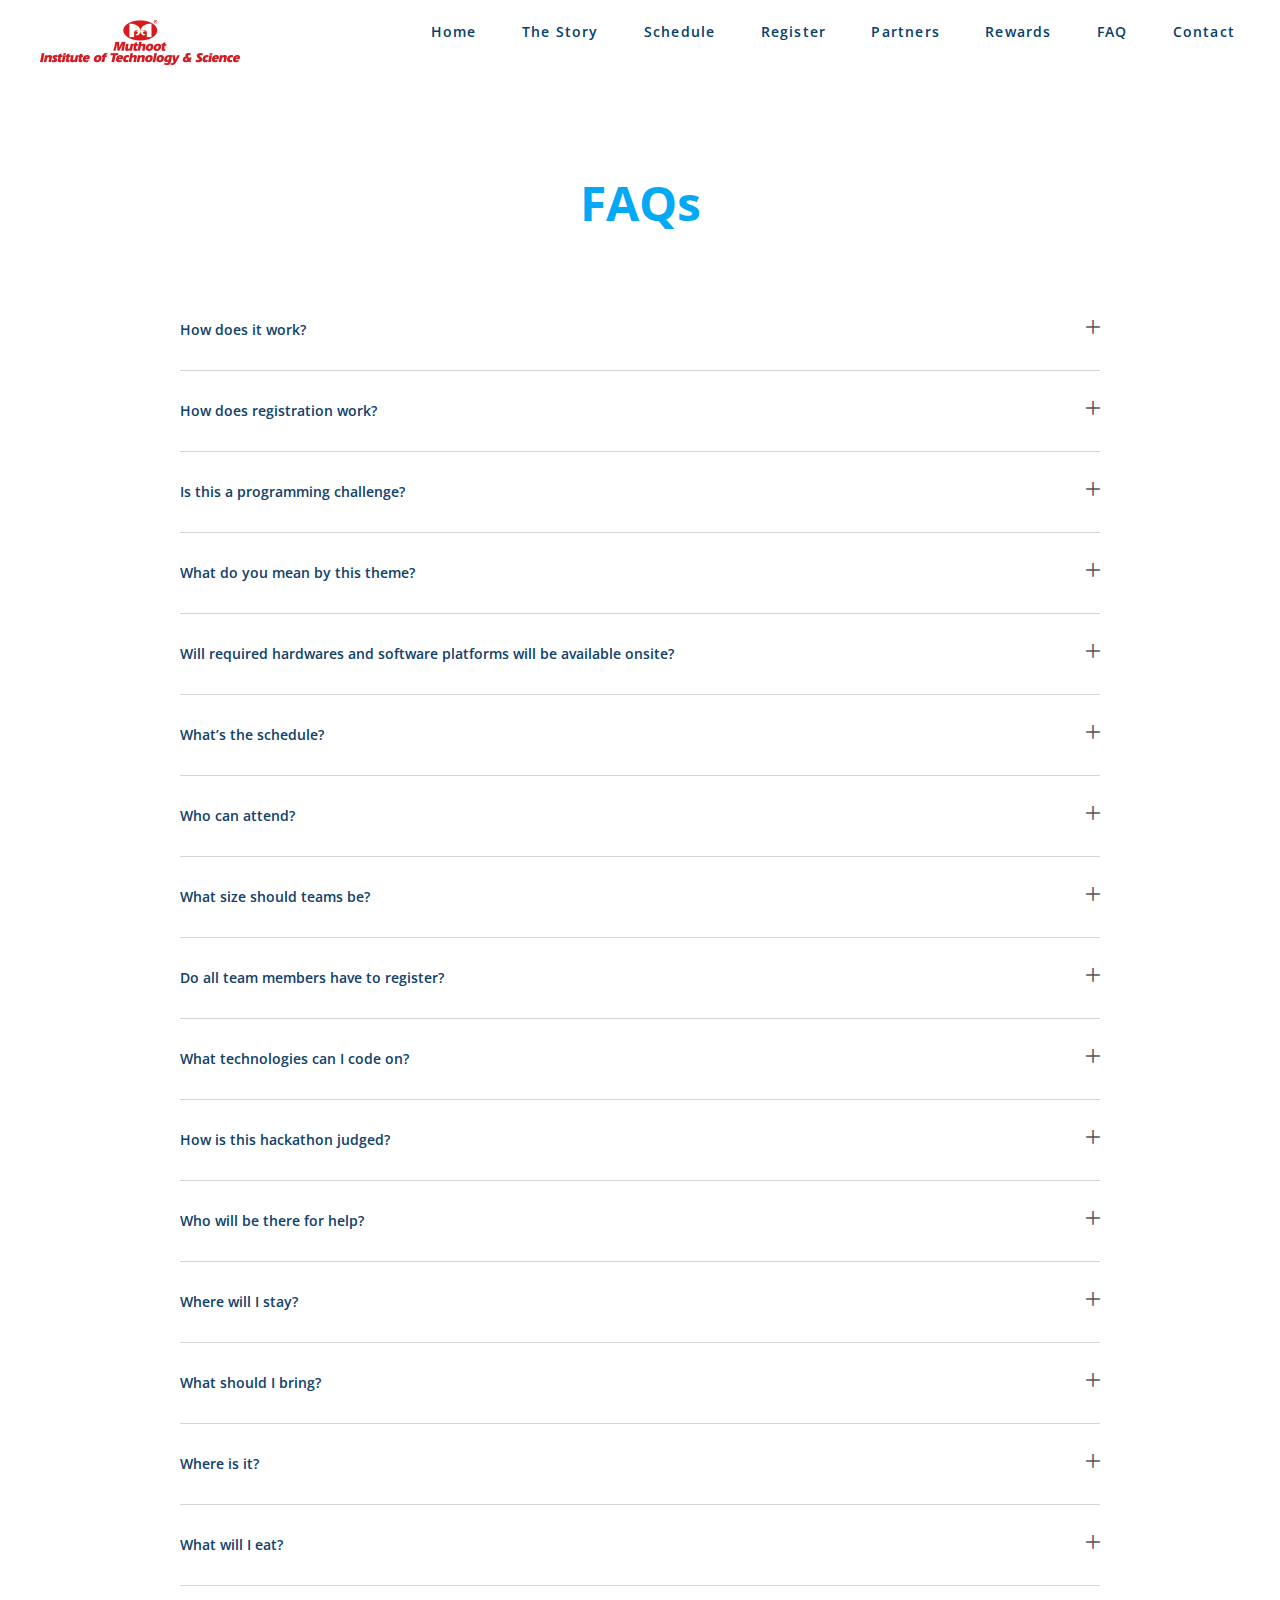
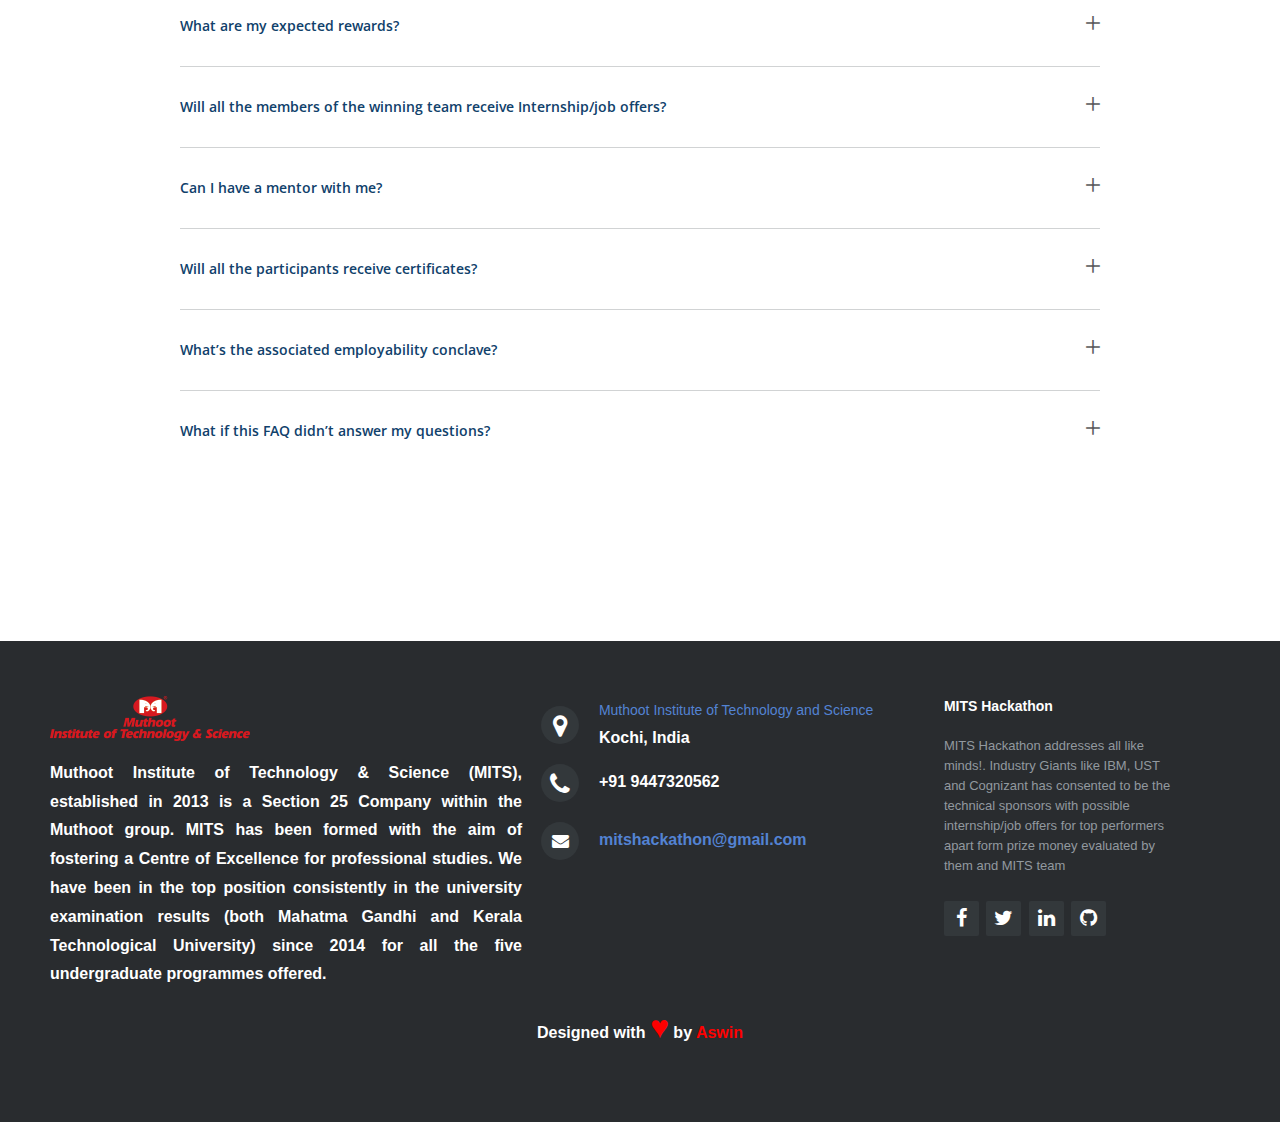
==== commit 687051c5: "navbar change" ====
--- a/faq.html
+++ b/faq.html
@@ -40,10 +40,11 @@
 							<li><a href="story.html">The Story</a></li>
 							<li><a href="index.html#schedule">Schedule</a></li>
 						    <li><a href="https://docs.google.com/forms/d/12H34tUZz7HWKGcUfFgvF447LX0npbGs9qM3pLm3HBgQ/edit">Register</a></li>
+							<li><a href="index.html#partners">Partners</a></li>
 							<li><a href="index.html#prizes">Rewards</a></li>
 						<!--	<li><a href="terms.html">Terms</a></li> -->
 							<li><a href="faq.html">FAQ</a></li>
-							<li><a href="index.html#partners">Partners</a></li>
+							
 							<li><a href="index.html#contact">Contact</a></li>
 						</ul>
 					</div><!-- .col -->
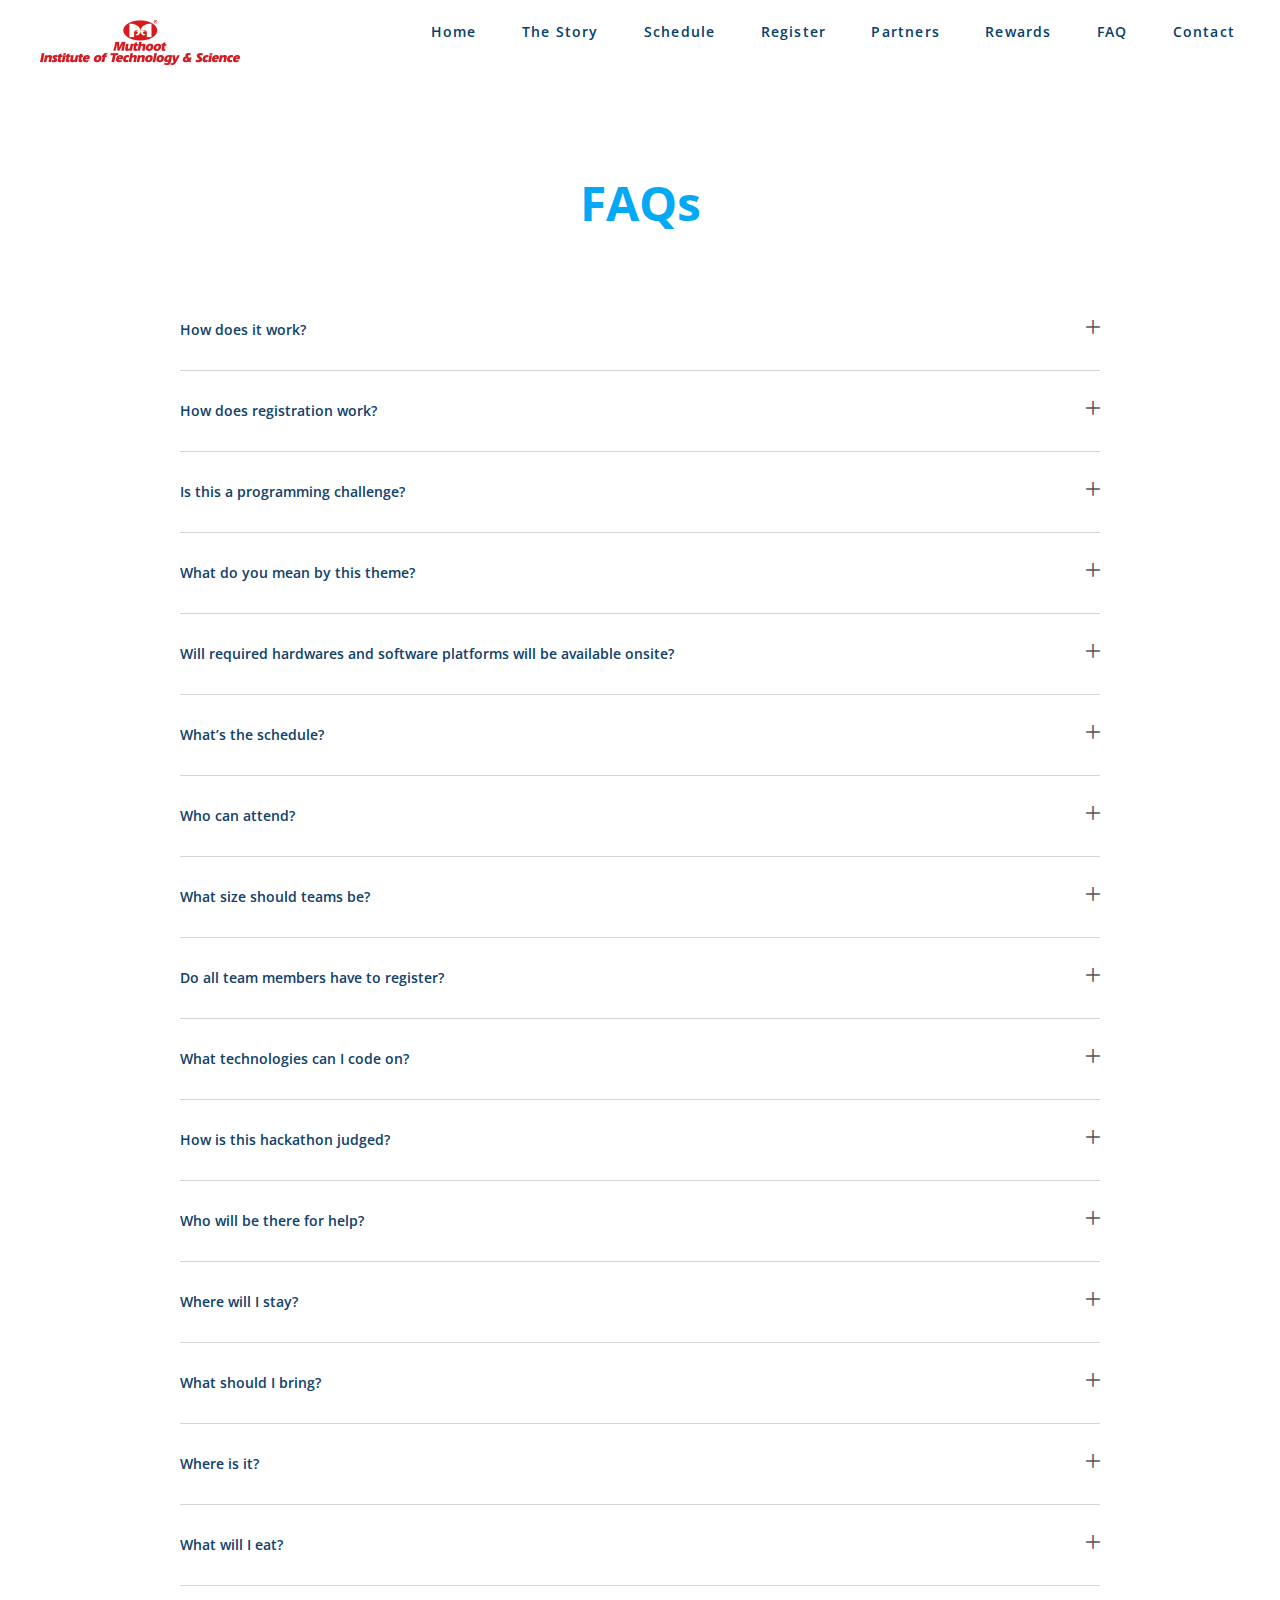
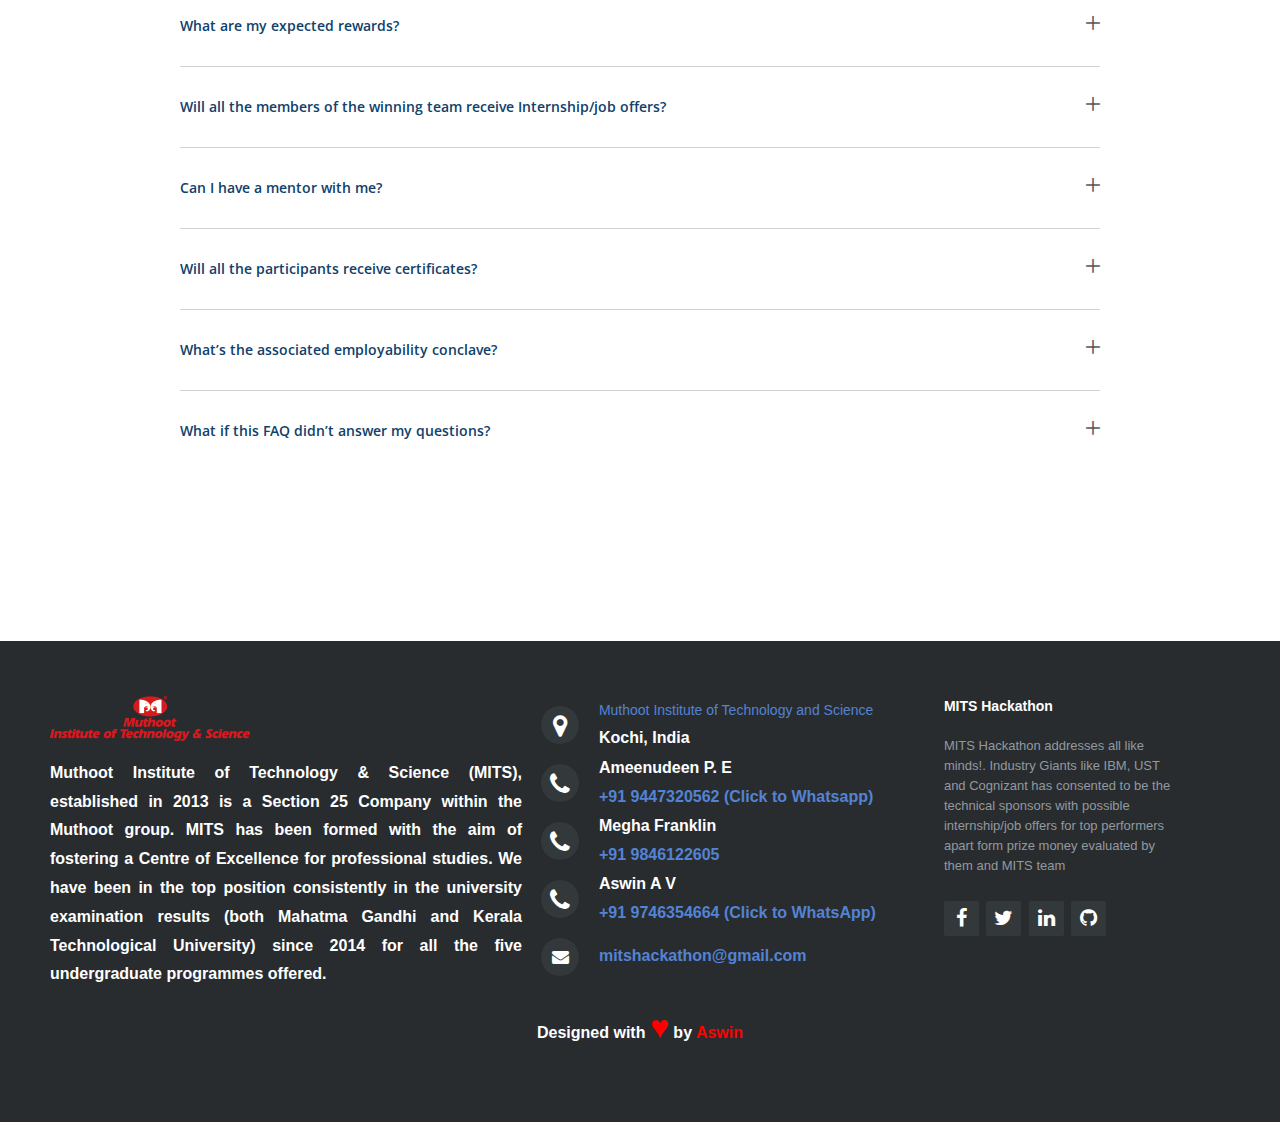
==== commit 060b64d8: "faq edit_megha + audience" ====
--- a/faq.html
+++ b/faq.html
@@ -468,7 +468,20 @@
 
 				<div>
 					<i class="fa fa-phone"></i>
-					<p>+91 9447320562</p>
+			       <p>Ameenudeen P. E <br/> <a href="https://api.whatsapp.com/send?phone=919447320562" target="_blank">+91 9447320562 (Click to Whatsapp)</a></p>
+
+				</div>
+				
+				<div>
+					<i class="fa fa-phone"></i>
+			       <p>Megha Franklin<br/> <a href="https://api.whatsapp.com/send?phone=919846122605" target="_blank">+91 9846122605</a></p>
+
+				</div>
+				
+				<div>
+					<i class="fa fa-phone"></i>
+			       <p>Aswin A V <br/> <a href="https://api.whatsapp.com/send?phone=919746354664" target="_blank">+91 9746354664 (Click to WhatsApp)</a></p>
+
 				</div>
 
 				<div>
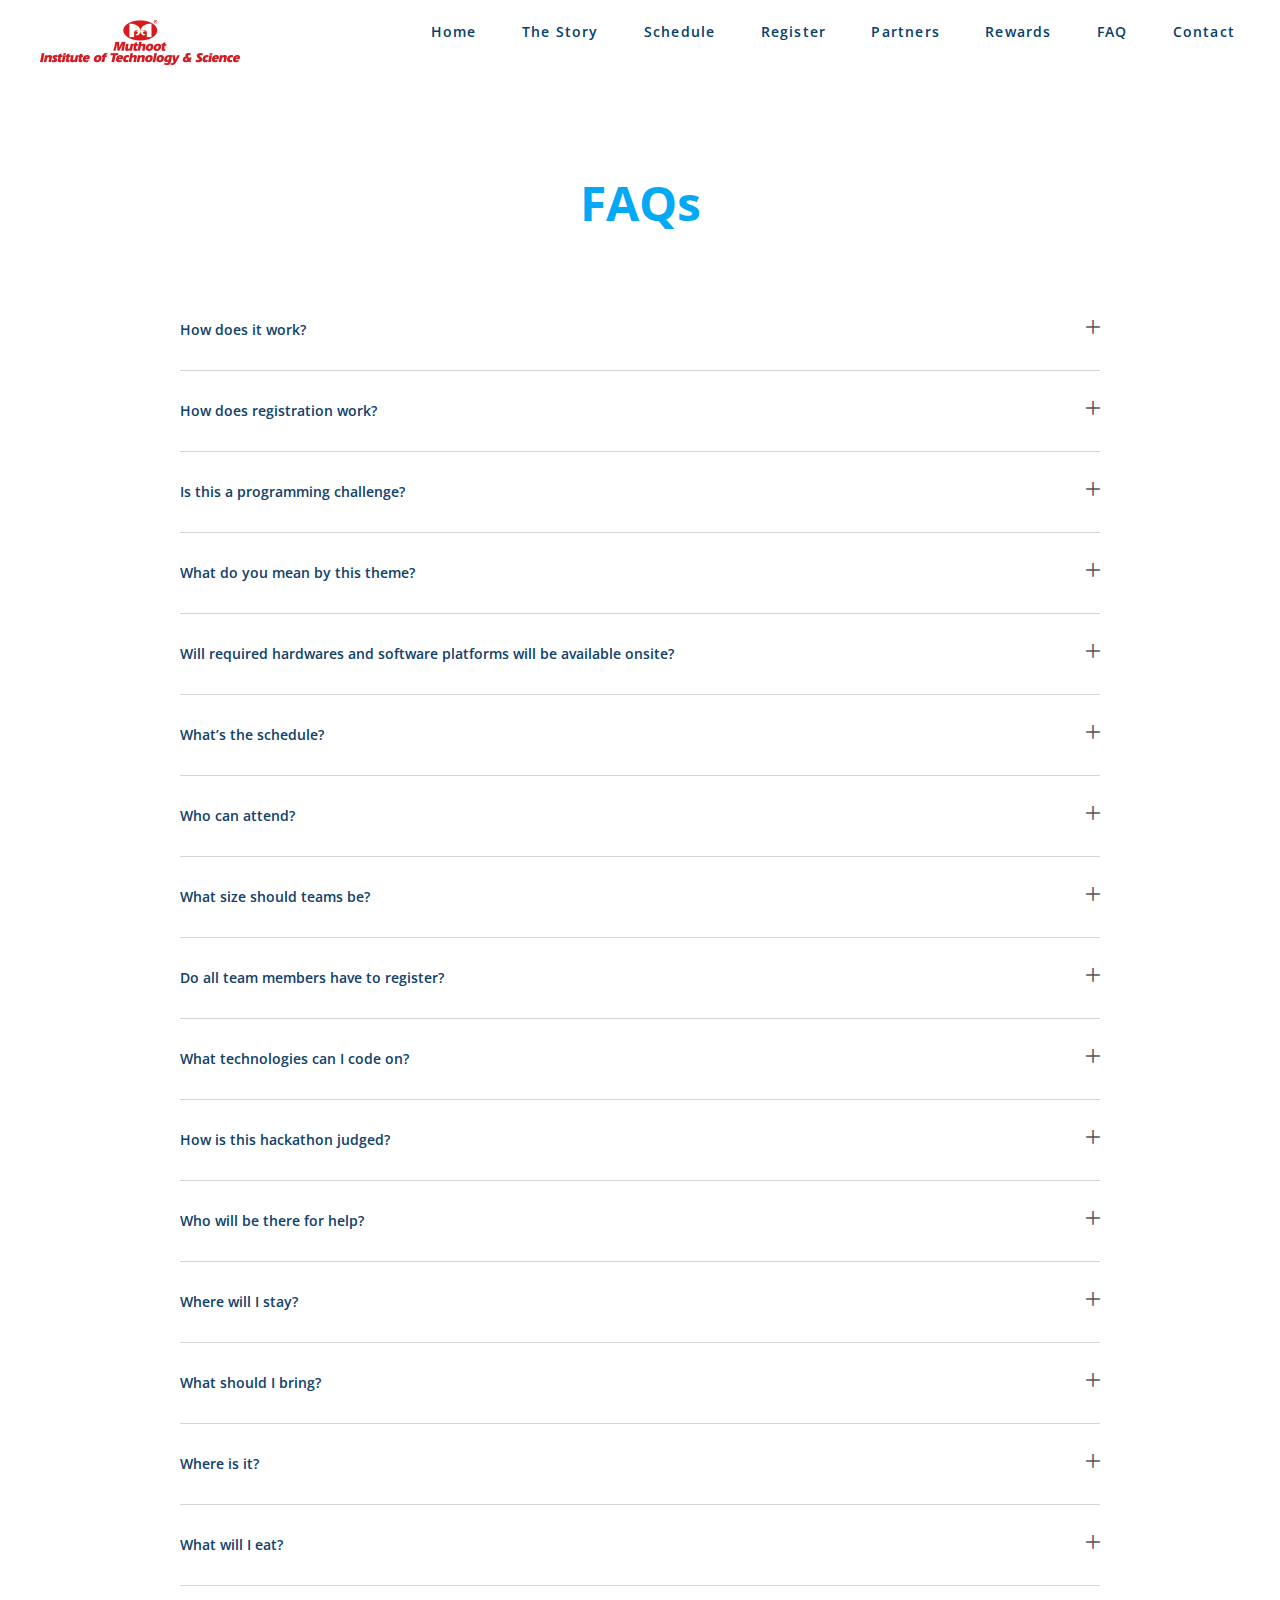
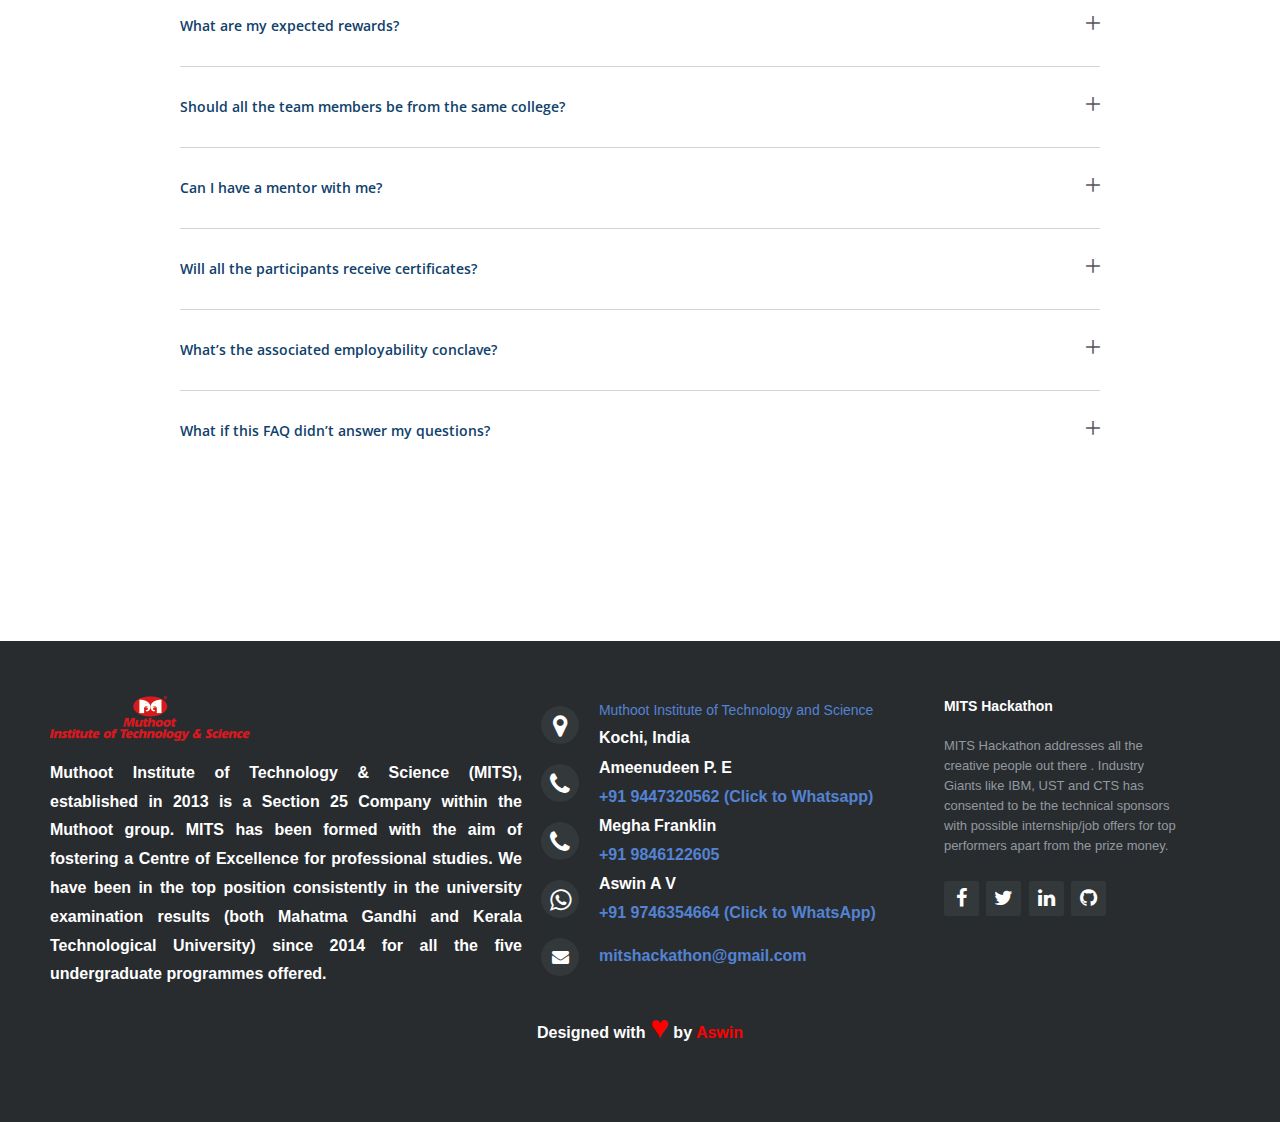
==== commit 3d722257: "Update faq.html" ====
--- a/faq.html
+++ b/faq.html
@@ -89,8 +89,8 @@
 					</div>
 					<div class="acc-body">
 						MITS Hackathon is not a coding challenge. Rather it is a contest to identify and reward ‘The Real Engineer’. 
-						We prefer a well ideated and designed hardware/software solution for some of the grand challenges in the world. 
-						Rather than a plug and play solution we prefer solutions obtained after some rigorous programming.
+						We prefer a well ideated and designed hardware/software solution for some of the grand challenges in the world.And ofcourse, 
+						rather than a plug and play solution we prefer solutions obtained after some rigorous programming.
 						<br><br>
 					</div>
 				</li>
@@ -185,7 +185,7 @@
  						<i class="icon-acc"></i>
  					</div>
  					<div class="acc-body">
- 					You need that to be presenting a working prototype of what you developed. 
+ 					We expect a minimum viable product / solution either software or hardware 
  						The evaluation panel will consist of representatives from industry, academia and research. 
  						We expect a comprehensive evaluation of the important 21st century engineering skills. 
  						We also will be doing a quantitative mapping to the 12 Graduate attributes/ POs, consistent with the theme we follow here in MITS- ‘Engineer as a PO’. 
@@ -210,41 +210,7 @@
 					</div>
 				</li>
 				
-				<!--
-				<li>
-					<div class="acc-head">
-						Will I annoy people asking questions?
-
-
-
-						<i class="icon-acc"></i>
-					</div>
-					<div class="acc-body">
-						No, the environment at these events are designed specifically to encourage everyone to have fun and help each other. 
-						If you’re ever stuck on anything, please find a volunteer and he/she will help you. 
-						We also encourage participating teams to help each other.
-
-
-					</div>
-				</li>  -->
-				
-				<!--
-				<li>
-					<div class="acc-head">
-						What if I don’t want to present my hack?
-
-
-
-
-						<i class="icon-acc"></i>
-					</div>
-					<div class="acc-body">
-					You might think your project isn’t impressive or it might not be finished so you don’t want to present it. You should present it anyway! Honestly, hackathons aren’t about being the best or being competitive. It’s all about having fun, making friends and learning how to become better at things you care about. Presenting your hack gives you a chance to be proud of what you’ve done, and you should be proud.
-
-
-
-					</div>
-				</li>   -->
+				
 				
 				
 				
@@ -298,7 +264,7 @@
 						<i class="icon-acc"></i>
 					</div>
 					<div class="acc-body">
-				        Registration: Avenue central <br/>
+				        Registration: <a href="https://goo.gl/HwuCPJ" target="_blank"> Hotel Avenue Center, Panampilly Nagar, Kochi </a> <br/>
 						Coding/Implementation: MITS
 
 					</div>
@@ -316,7 +282,7 @@
 						<i class="icon-acc"></i>
 					</div>
 					<div class="acc-body">
-					We'll provide food for all meals from Friday's breakfast to Sunday's lunch. We'll provide both veg and non-veg food
+					We'll provide food for all meals from Friday's breakfast to Sunday's lunch. We'll provide both veg and non-veg food and unlimited coffee.
 
 					</div>
 				</li>
@@ -342,18 +308,20 @@
 				
 				<li>
 					<div class="acc-head">
-						​Will all the members of the winning team receive Internship/job offers?
-
-
-
-
-
-						<i class="icon-acc"></i>
-					</div>
-					<div class="acc-body">
-                      IBM, UST and Cognizant has confirmed, based on their business demand, Internship opportunities which can lead to job offers​. It ​will be given to 5 to 10 top performers of the Hacakthon, who meet the respective companies criteria . The internship/job offer may not be given to all the members of the winning teams. However a great performer who is not part of a winning team also stand a chance to get internship/job offers. 
-					</div>
-				</li>
+						Should all the team members be from the same college?
+
+
+
+
+
+						<i class="icon-acc"></i>
+					</div>
+					<div class="acc-body">
+					Not necessarily
+
+					</div>
+				</li>
+				
 				
 				
 				<li>
@@ -479,7 +447,7 @@
 				</div>
 				
 				<div>
-					<i class="fa fa-phone"></i>
+					<i class="fa fa-whatsapp"></i>
 			       <p>Aswin A V <br/> <a href="https://api.whatsapp.com/send?phone=919746354664" target="_blank">+91 9746354664 (Click to WhatsApp)</a></p>
 
 				</div>
@@ -496,7 +464,7 @@
 
 				<p class="footer-company-about">
 					<span>MITS Hackathon</span>
-					MITS Hackathon addresses all like minds!. Industry Giants like IBM, UST and Cognizant has consented to be the technical sponsors with possible internship/job offers for top performers apart form prize money evaluated by them and MITS team
+					MITS Hackathon addresses all the creative people out there . Industry Giants like IBM, UST and CTS has consented to be the technical sponsors with possible internship/job offers for top performers apart from the  prize money.
 				</p>
 
 				<div class="footer-icons">
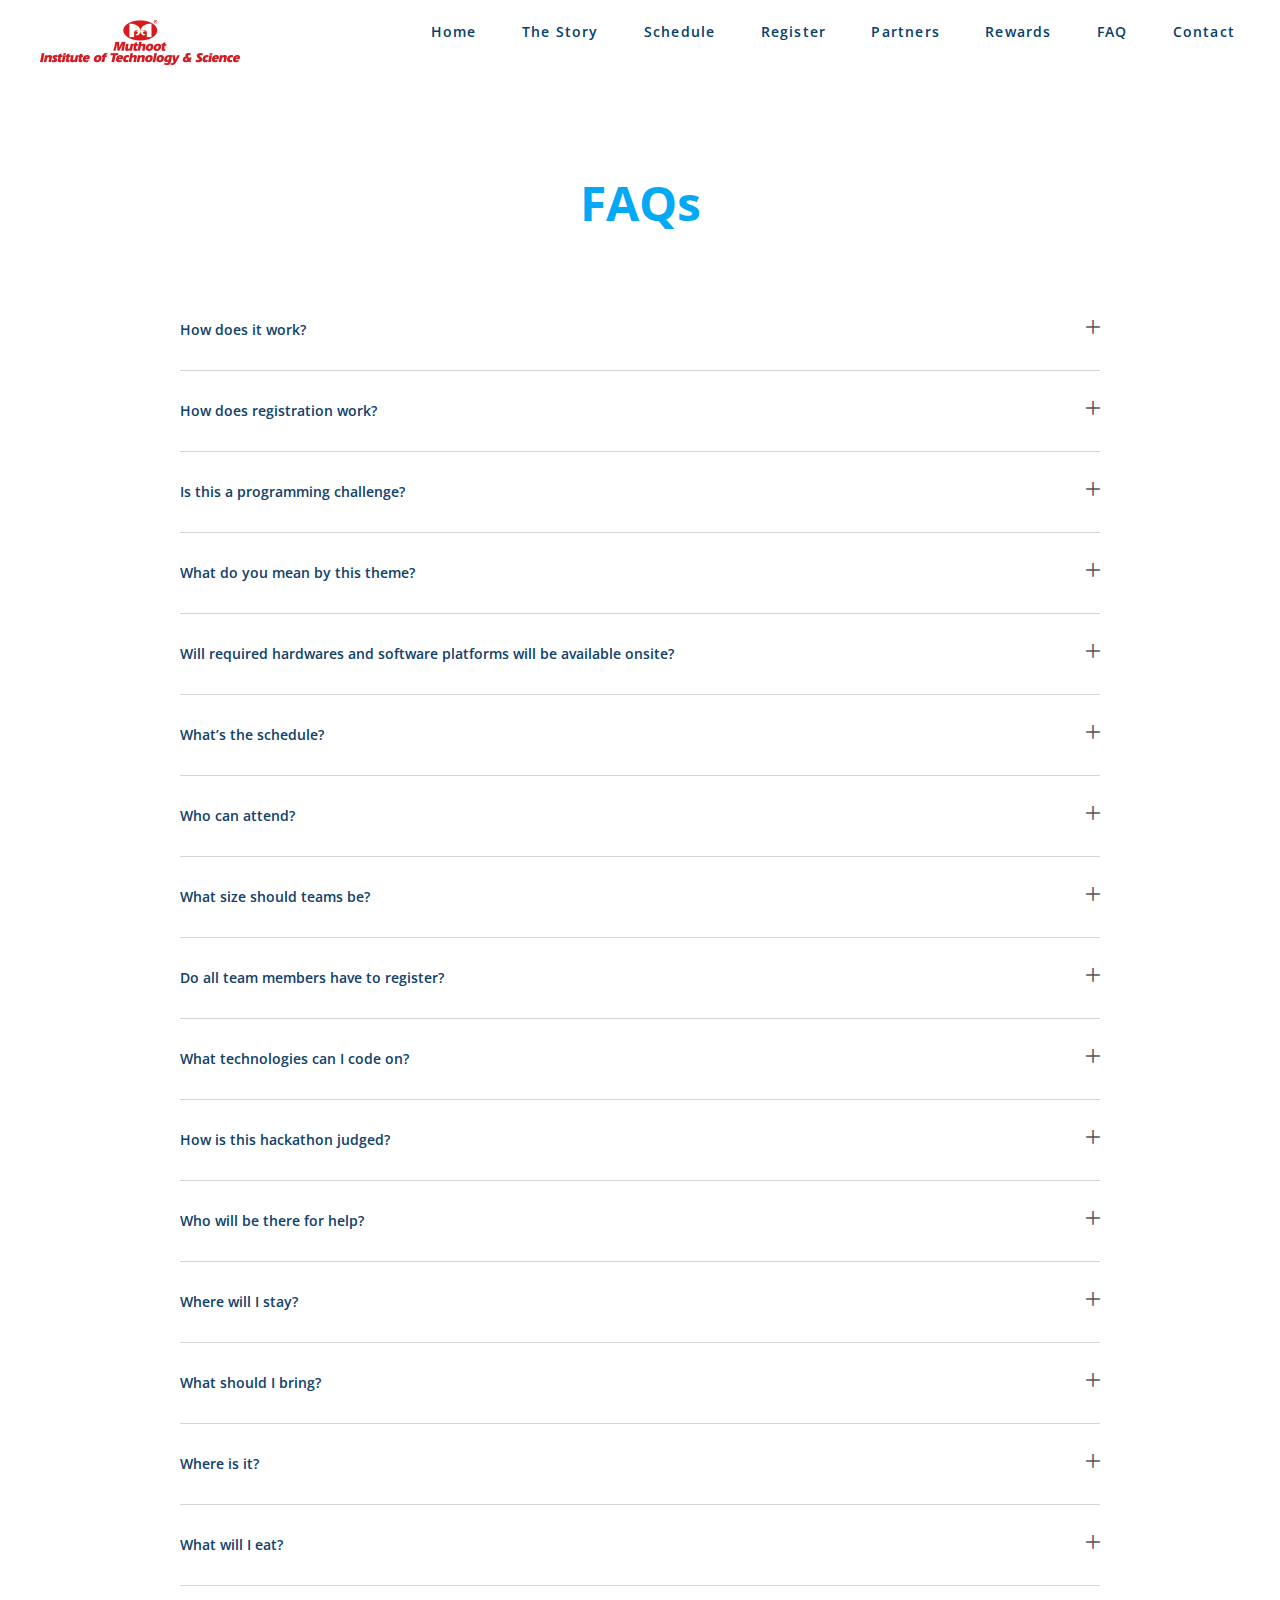
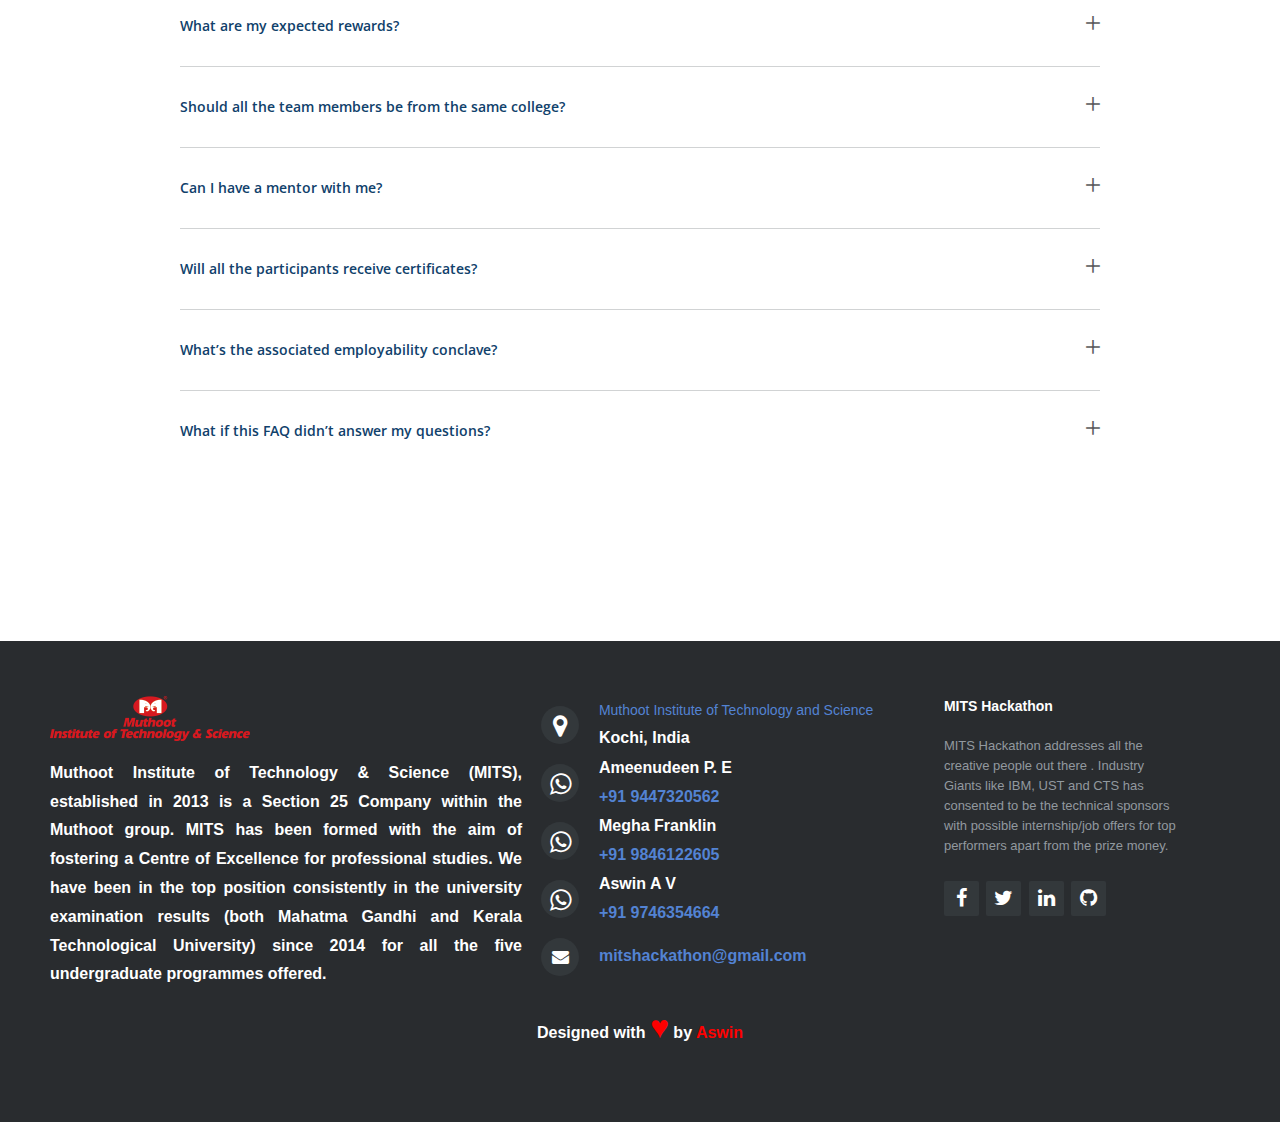
==== commit 0477b13a: "Update faq.html" ====
--- a/faq.html
+++ b/faq.html
@@ -435,20 +435,20 @@
 				</div>
 
 				<div>
-					<i class="fa fa-phone"></i>
-			       <p>Ameenudeen P. E <br/> <a href="https://api.whatsapp.com/send?phone=919447320562" target="_blank">+91 9447320562 (Click to Whatsapp)</a></p>
-
-				</div>
-				
-				<div>
-					<i class="fa fa-phone"></i>
-			       <p>Megha Franklin<br/> <a href="https://api.whatsapp.com/send?phone=919846122605" target="_blank">+91 9846122605</a></p>
+					<i class="fa fa-whatsapp"></i>
+			       <p>Ameenudeen P. E <br/> <a href="https://api.whatsapp.com/send?phone=919447320562" target="_blank">+91 9447320562 </a></p>
 
 				</div>
 				
 				<div>
 					<i class="fa fa-whatsapp"></i>
-			       <p>Aswin A V <br/> <a href="https://api.whatsapp.com/send?phone=919746354664" target="_blank">+91 9746354664 (Click to WhatsApp)</a></p>
+			       <p>Megha Franklin<br/> <a href="https://api.whatsapp.com/send?phone=919846122605" target="_blank">+91 9846122605</a></p>
+
+				</div>
+				
+				<div>
+					<i class="fa fa-whatsapp"></i>
+			       <p>Aswin A V <br/> <a href="https://api.whatsapp.com/send?phone=919746354664" target="_blank">+91 9746354664 </a></p>
 
 				</div>
 
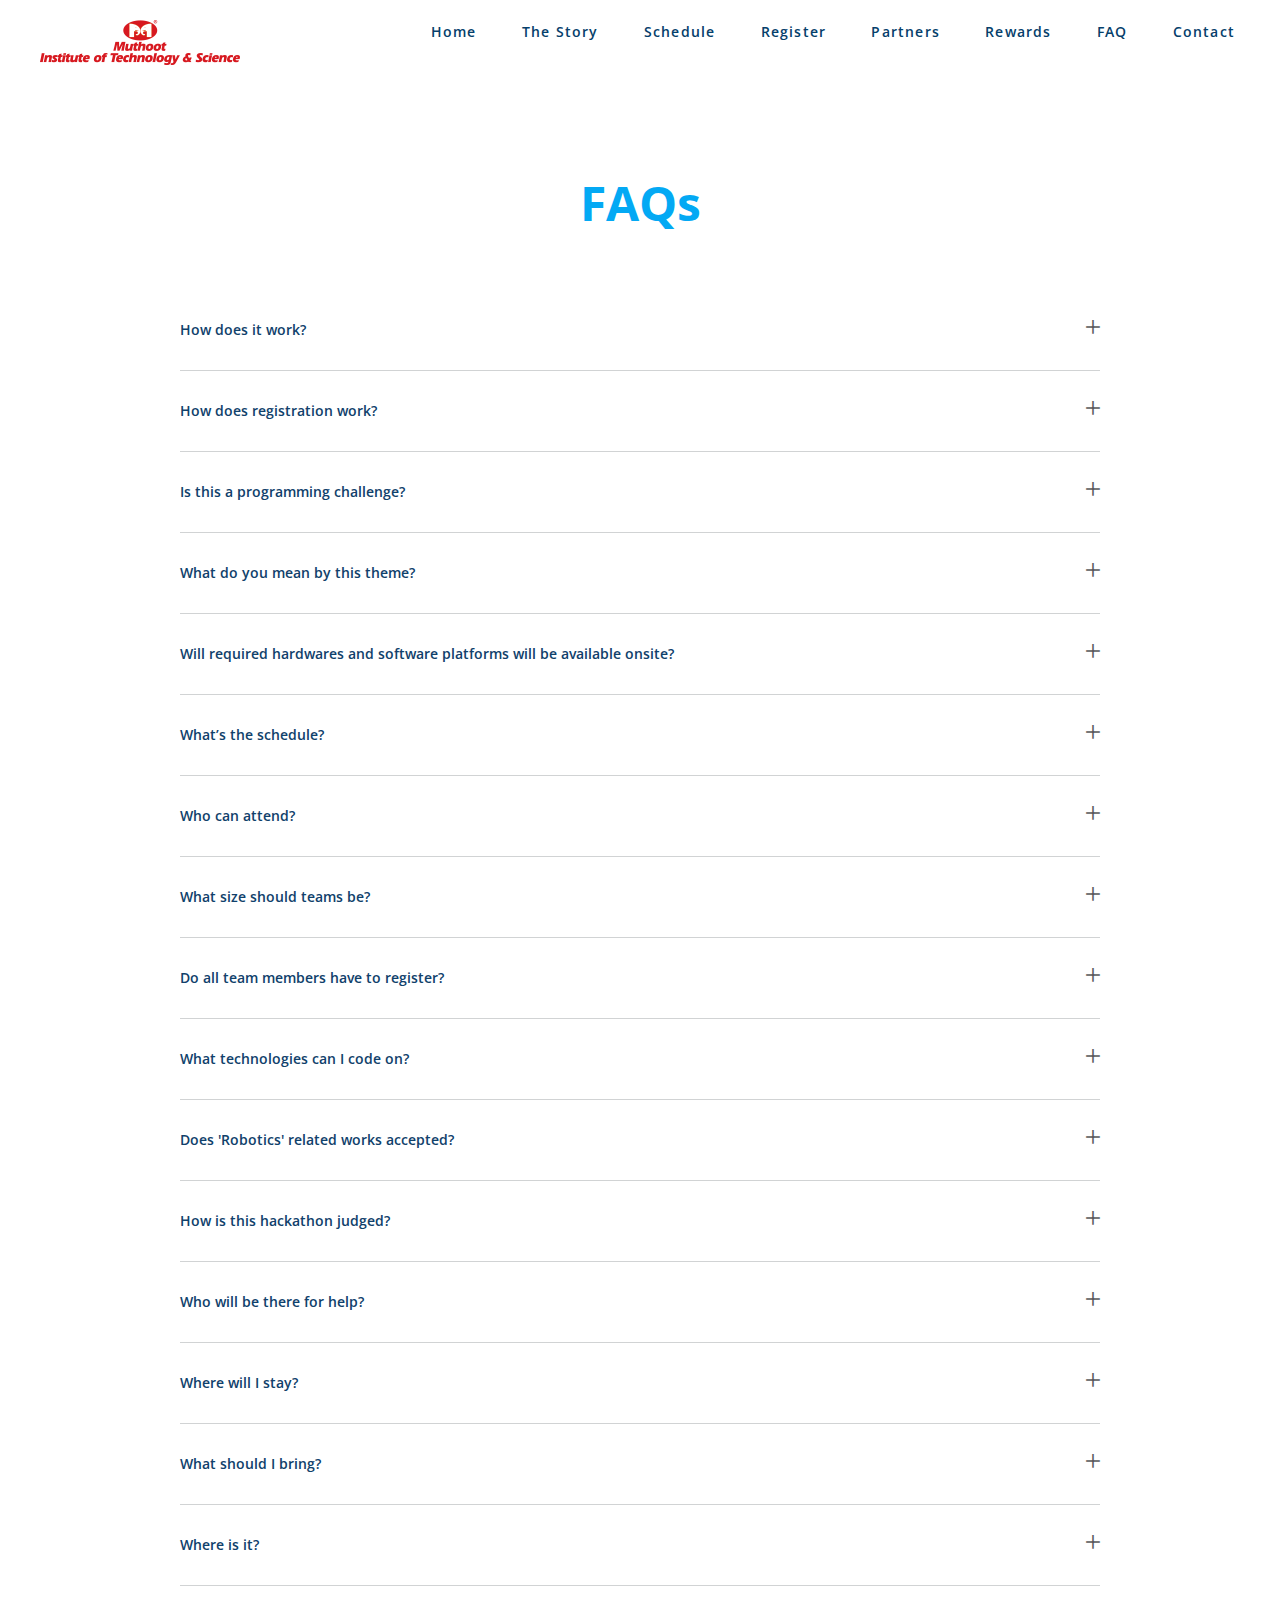
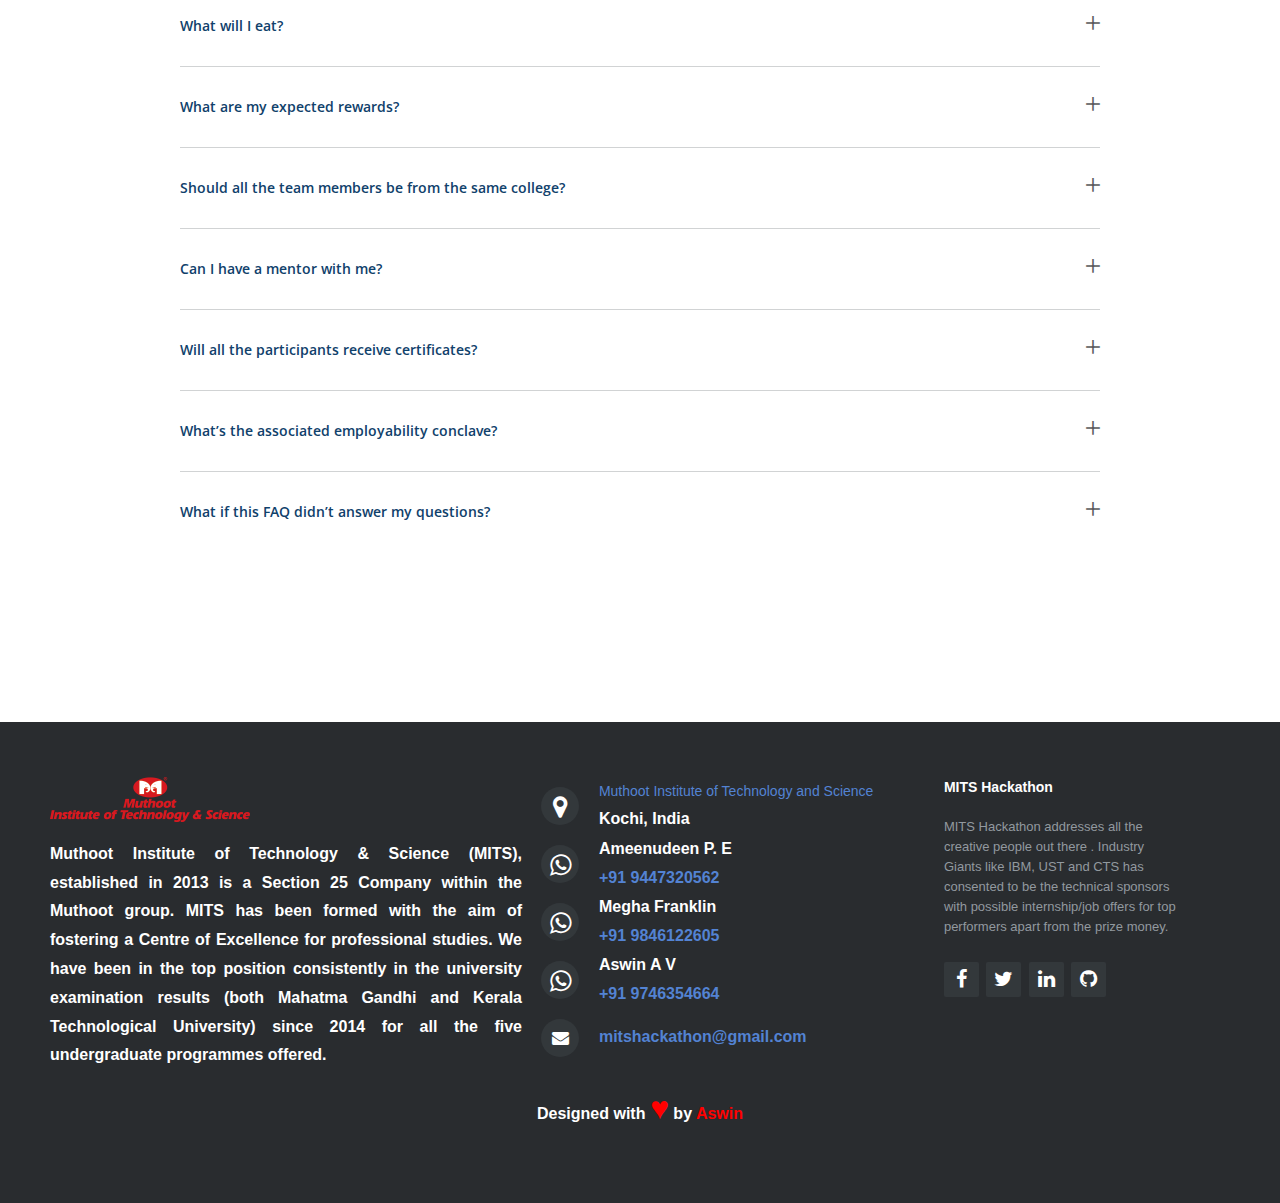
==== commit 60144be2: "faq" ====
--- a/faq.html
+++ b/faq.html
@@ -173,6 +173,18 @@
 					</div>
 				</li>
 				
+				<li>
+					<div class="acc-head">
+						Does 'Robotics' related works accepted?
+
+						<i class="icon-acc"></i>
+					</div>
+					<div class="acc-body">
+					  Yes ofcourse
+
+					</div>
+				</li>
+				
 				
 			<li>
  					<div class="acc-head">
@@ -265,7 +277,7 @@
 					</div>
 					<div class="acc-body">
 				        Registration: <a href="https://goo.gl/HwuCPJ" target="_blank"> Hotel Avenue Center, Panampilly Nagar, Kochi </a> <br/>
-						Coding/Implementation: MITS
+						Coding/Implementation: <a href="https://goo.gl/gTCsVg" target="_blank">Muthoot Institute of Technology and Science</a>
 
 					</div>
 				</li>
